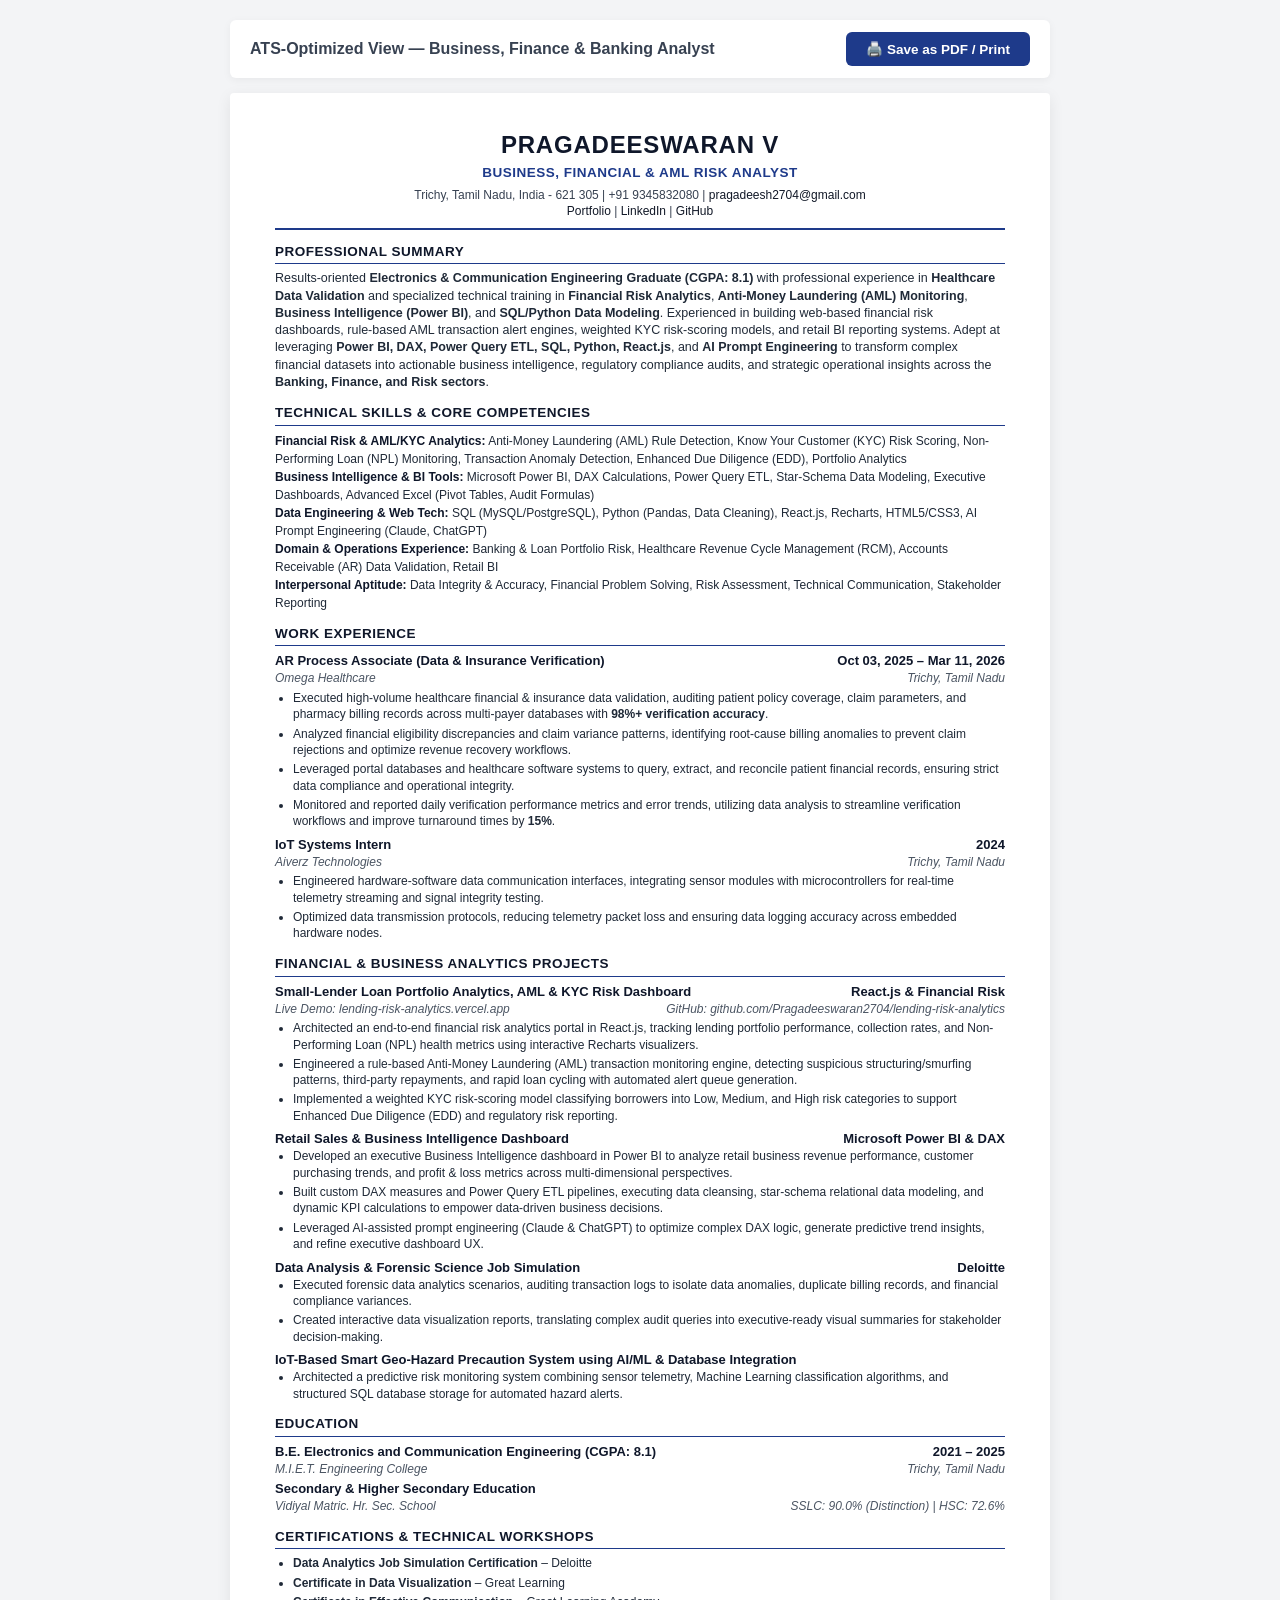
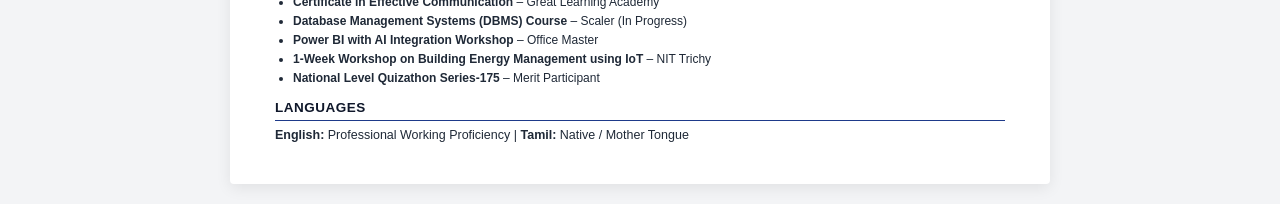
==== ats_resume.html @ 8ae3abf2 "Add files via upload" ====
<!DOCTYPE html>
<html lang="en">
<head>
    <meta charset="UTF-8">
    <meta name="viewport" content="width=device-width, initial-scale=1.0">
    <title>PRAGADEESWARAN V - Business, Finance & AML Analyst Resume</title>
    <style>
        @page {
            size: A4;
            margin: 12mm 15mm 12mm 15mm;
        }

        *, *::before, *::after {
            box-sizing: border-box;
        }

        body {
            font-family: 'Calibri', 'Arial', 'Helvetica', sans-serif;
            color: #111111;
            background-color: #f3f4f6;
            line-height: 1.38;
            margin: 0;
            padding: 20px;
            -webkit-print-color-adjust: exact;
        }

        .resume-container {
            max-width: 820px;
            margin: 0 auto;
            background: #ffffff;
            padding: 35px 45px;
            box-shadow: 0 4px 15px rgba(0, 0, 0, 0.08);
            border-radius: 4px;
        }

        @media print {
            body {
                background: #ffffff;
                padding: 0;
            }
            .resume-container {
                box-shadow: none;
                padding: 0;
                max-width: 100%;
                border-radius: 0;
            }
            .no-print {
                display: none !important;
            }
        }

        .action-bar {
            max-width: 820px;
            margin: 0 auto 15px auto;
            display: flex;
            justify-content: space-between;
            align-items: center;
            background: #ffffff;
            padding: 12px 20px;
            border-radius: 6px;
            box-shadow: 0 2px 8px rgba(0, 0, 0, 0.05);
        }

        .btn-print {
            background: #1e3a8a;
            color: #ffffff;
            border: none;
            padding: 9px 20px;
            font-size: 13.5px;
            font-weight: bold;
            border-radius: 6px;
            cursor: pointer;
            transition: background 0.2s;
        }

        .btn-print:hover {
            background: #1e40af;
        }

        .header {
            text-align: center;
            border-bottom: 2.5px solid #1e3a8a;
            padding-bottom: 8px;
            margin-bottom: 12px;
        }

        .header h1 {
            font-size: 24px;
            font-weight: 800;
            margin: 0 0 3px 0;
            text-transform: uppercase;
            letter-spacing: 0.8px;
            color: #0f172a;
        }

        .header .subtitle {
            font-size: 13.5px;
            font-weight: bold;
            color: #1e3a8a;
            margin-bottom: 4px;
            text-transform: uppercase;
            letter-spacing: 0.5px;
        }

        .contact-info {
            font-size: 12px;
            color: #374151;
        }

        .contact-info a {
            color: #111827;
            text-decoration: none;
        }

        .section-title {
            font-size: 13.5px;
            font-weight: bold;
            text-transform: uppercase;
            border-bottom: 1.5px solid #1e3a8a;
            padding-bottom: 2px;
            margin-top: 13px;
            margin-bottom: 6px;
            color: #0f172a;
            letter-spacing: 0.5px;
        }

        p {
            margin: 0 0 5px 0;
            font-size: 12.5px;
            color: #1f2937;
        }

        ul {
            margin: 0 0 6px 0;
            padding-left: 18px;
        }

        li {
            font-size: 12px;
            margin-bottom: 2.5px;
            color: #1f2937;
        }

        .entry-header {
            display: flex;
            justify-content: space-between;
            font-weight: bold;
            font-size: 13px;
            color: #0f172a;
        }

        .entry-subheader {
            display: flex;
            justify-content: space-between;
            font-style: italic;
            font-size: 12px;
            color: #4b5563;
            margin-bottom: 3px;
        }

        .skills-list {
            font-size: 12px;
            line-height: 1.5;
            color: #1f2937;
        }

        .skills-list strong {
            color: #0f172a;
        }
    </style>
</head>
<body>

    <div class="action-bar no-print">
        <span style="font-weight: bold; font-family: sans-serif; color: #374151;">ATS-Optimized View — Business, Finance & Banking Analyst</span>
        <button class="btn-print" onclick="window.print()">🖨️ Save as PDF / Print</button>
    </div>

    <div class="resume-container">
        <!-- Header -->
        <div class="header">
            <h1>PRAGADEESWARAN V</h1>
            <div class="subtitle">Business, Financial & AML Risk Analyst</div>
            <div class="contact-info">
                Trichy, Tamil Nadu, India - 621 305 | +91 9345832080 | <a href="mailto:pragadeesh2704@gmail.com">pragadeesh2704@gmail.com</a><br>
                <a href="https://pragadeeswaran-v.vercel.app/" target="_blank">Portfolio</a> | 
                <a href="https://www.linkedin.com/in/pragadeeswaran-v" target="_blank">LinkedIn</a> | 
                <a href="https://github.com/Pragadeeswaran2704" target="_blank">GitHub</a>
            </div>
        </div>

        <!-- Executive Summary -->
        <div class="section-title">Professional Summary</div>
        <p>
            Results-oriented <strong>Electronics & Communication Engineering Graduate (CGPA: 8.1)</strong> with professional experience in <strong>Healthcare Data Validation</strong> and specialized technical training in <strong>Financial Risk Analytics</strong>, <strong>Anti-Money Laundering (AML) Monitoring</strong>, <strong>Business Intelligence (Power BI)</strong>, and <strong>SQL/Python Data Modeling</strong>. Experienced in building web-based financial risk dashboards, rule-based AML transaction alert engines, weighted KYC risk-scoring models, and retail BI reporting systems. Adept at leveraging <strong>Power BI, DAX, Power Query ETL, SQL, Python, React.js</strong>, and <strong>AI Prompt Engineering</strong> to transform complex financial datasets into actionable business intelligence, regulatory compliance audits, and strategic operational insights across the <strong>Banking, Finance, and Risk sectors</strong>.
        </p>

        <!-- Technical Skills -->
        <div class="section-title">Technical Skills & Core Competencies</div>
        <div class="skills-list">
            <strong>Financial Risk & AML/KYC Analytics:</strong> Anti-Money Laundering (AML) Rule Detection, Know Your Customer (KYC) Risk Scoring, Non-Performing Loan (NPL) Monitoring, Transaction Anomaly Detection, Enhanced Due Diligence (EDD), Portfolio Analytics<br>
            <strong>Business Intelligence & BI Tools:</strong> Microsoft Power BI, DAX Calculations, Power Query ETL, Star-Schema Data Modeling, Executive Dashboards, Advanced Excel (Pivot Tables, Audit Formulas)<br>
            <strong>Data Engineering & Web Tech:</strong> SQL (MySQL/PostgreSQL), Python (Pandas, Data Cleaning), React.js, Recharts, HTML5/CSS3, AI Prompt Engineering (Claude, ChatGPT)<br>
            <strong>Domain & Operations Experience:</strong> Banking & Loan Portfolio Risk, Healthcare Revenue Cycle Management (RCM), Accounts Receivable (AR) Data Validation, Retail BI<br>
            <strong>Interpersonal Aptitude:</strong> Data Integrity & Accuracy, Financial Problem Solving, Risk Assessment, Technical Communication, Stakeholder Reporting
        </div>

        <!-- Professional Experience -->
        <div class="section-title">Work Experience</div>
        
        <div class="entry-header">
            <span>AR Process Associate (Data & Insurance Verification)</span>
            <span>Oct 03, 2025 – Mar 11, 2026</span>
        </div>
        <div class="entry-subheader">
            <span>Omega Healthcare</span>
            <span>Trichy, Tamil Nadu</span>
        </div>
        <ul>
            <li>Executed high-volume healthcare financial & insurance data validation, auditing patient policy coverage, claim parameters, and pharmacy billing records across multi-payer databases with <strong>98%+ verification accuracy</strong>.</li>
            <li>Analyzed financial eligibility discrepancies and claim variance patterns, identifying root-cause billing anomalies to prevent claim rejections and optimize revenue recovery workflows.</li>
            <li>Leveraged portal databases and healthcare software systems to query, extract, and reconcile patient financial records, ensuring strict data compliance and operational integrity.</li>
            <li>Monitored and reported daily verification performance metrics and error trends, utilizing data analysis to streamline verification workflows and improve turnaround times by <strong>15%</strong>.</li>
        </ul>

        <div class="entry-header">
            <span>IoT Systems Intern</span>
            <span>2024</span>
        </div>
        <div class="entry-subheader">
            <span>Aiverz Technologies</span>
            <span>Trichy, Tamil Nadu</span>
        </div>
        <ul>
            <li>Engineered hardware-software data communication interfaces, integrating sensor modules with microcontrollers for real-time telemetry streaming and signal integrity testing.</li>
            <li>Optimized data transmission protocols, reducing telemetry packet loss and ensuring data logging accuracy across embedded hardware nodes.</li>
        </ul>

        <!-- Key Projects -->
        <div class="section-title">Financial & Business Analytics Projects</div>

        <div class="entry-header">
            <span>Small-Lender Loan Portfolio Analytics, AML & KYC Risk Dashboard</span>
            <span>React.js & Financial Risk</span>
        </div>
        <div class="entry-subheader">
            <span>Live Demo: lending-risk-analytics.vercel.app</span>
            <span>GitHub: github.com/Pragadeeswaran2704/lending-risk-analytics</span>
        </div>
        <ul>
            <li>Architected an end-to-end financial risk analytics portal in React.js, tracking lending portfolio performance, collection rates, and Non-Performing Loan (NPL) health metrics using interactive Recharts visualizers.</li>
            <li>Engineered a rule-based Anti-Money Laundering (AML) transaction monitoring engine, detecting suspicious structuring/smurfing patterns, third-party repayments, and rapid loan cycling with automated alert queue generation.</li>
            <li>Implemented a weighted KYC risk-scoring model classifying borrowers into Low, Medium, and High risk categories to support Enhanced Due Diligence (EDD) and regulatory risk reporting.</li>
        </ul>

        <div class="entry-header">
            <span>Retail Sales & Business Intelligence Dashboard</span>
            <span>Microsoft Power BI & DAX</span>
        </div>
        <ul>
            <li>Developed an executive Business Intelligence dashboard in Power BI to analyze retail business revenue performance, customer purchasing trends, and profit & loss metrics across multi-dimensional perspectives.</li>
            <li>Built custom DAX measures and Power Query ETL pipelines, executing data cleansing, star-schema relational data modeling, and dynamic KPI calculations to empower data-driven business decisions.</li>
            <li>Leveraged AI-assisted prompt engineering (Claude & ChatGPT) to optimize complex DAX logic, generate predictive trend insights, and refine executive dashboard UX.</li>
        </ul>

        <div class="entry-header">
            <span>Data Analysis & Forensic Science Job Simulation</span>
            <span>Deloitte</span>
        </div>
        <ul>
            <li>Executed forensic data analytics scenarios, auditing transaction logs to isolate data anomalies, duplicate billing records, and financial compliance variances.</li>
            <li>Created interactive data visualization reports, translating complex audit queries into executive-ready visual summaries for stakeholder decision-making.</li>
        </ul>

        <div class="entry-header">
            <span>IoT-Based Smart Geo-Hazard Precaution System using AI/ML & Database Integration</span>
        </div>
        <ul>
            <li>Architected a predictive risk monitoring system combining sensor telemetry, Machine Learning classification algorithms, and structured SQL database storage for automated hazard alerts.</li>
        </ul>

        <!-- Education -->
        <div class="section-title">Education</div>

        <div class="entry-header">
            <span>B.E. Electronics and Communication Engineering (CGPA: 8.1)</span>
            <span>2021 – 2025</span>
        </div>
        <div class="entry-subheader">
            <span>M.I.E.T. Engineering College</span>
            <span>Trichy, Tamil Nadu</span>
        </div>

        <div class="entry-header">
            <span>Secondary & Higher Secondary Education</span>
        </div>
        <div class="entry-subheader">
            <span>Vidiyal Matric. Hr. Sec. School</span>
            <span>SSLC: 90.0% (Distinction) | HSC: 72.6%</span>
        </div>

        <!-- Certifications & Workshops -->
        <div class="section-title">Certifications & Technical Workshops</div>
        <ul>
            <li><strong>Data Analytics Job Simulation Certification</strong> – Deloitte</li>
            <li><strong>Certificate in Data Visualization</strong> – Great Learning</li>
            <li><strong>Certificate in Effective Communication</strong> – Great Learning Academy</li>
            <li><strong>Database Management Systems (DBMS) Course</strong> – Scaler (In Progress)</li>
            <li><strong>Power BI with AI Integration Workshop</strong> – Office Master</li>
            <li><strong>1-Week Workshop on Building Energy Management using IoT</strong> – NIT Trichy</li>
            <li><strong>National Level Quizathon Series-175</strong> – Merit Participant</li>
        </ul>

        <!-- Languages -->
        <div class="section-title">Languages</div>
        <p><strong>English:</strong> Professional Working Proficiency | <strong>Tamil:</strong> Native / Mother Tongue</p>
    </div>

</body>
</html>
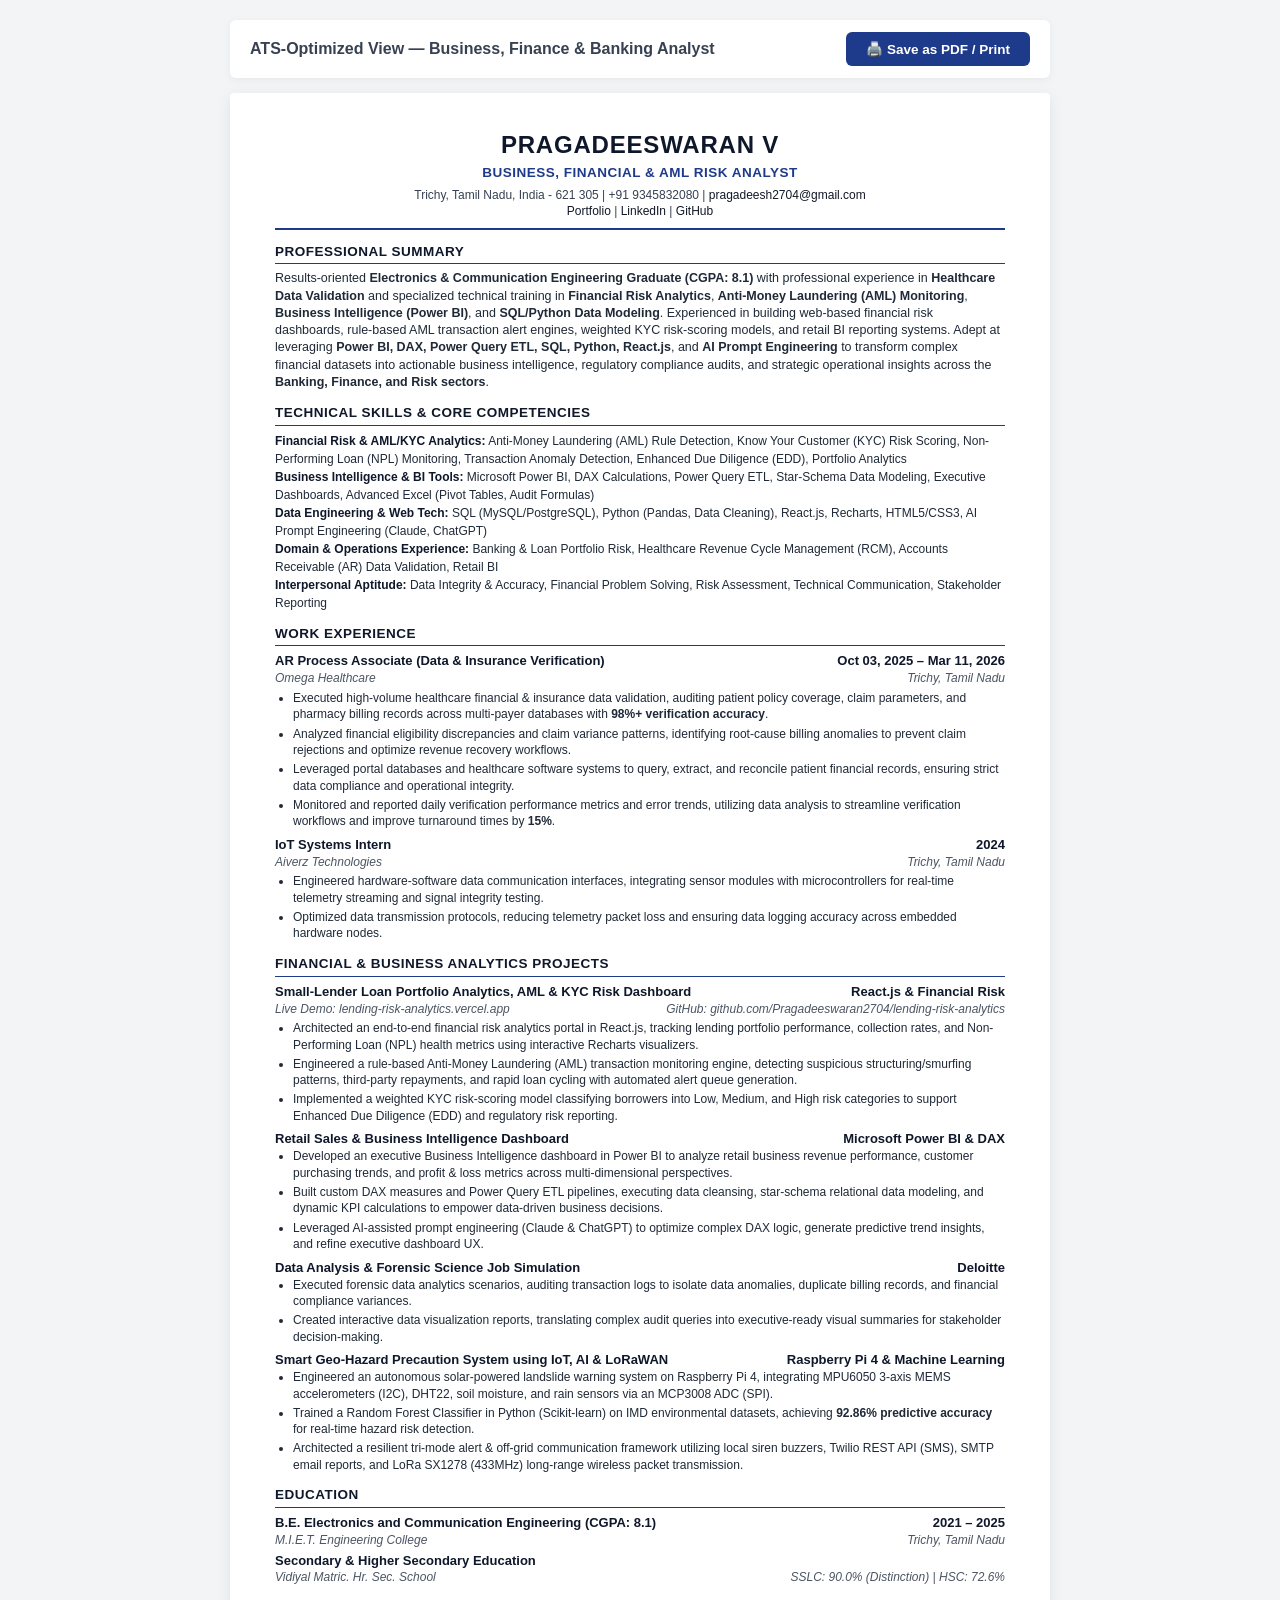
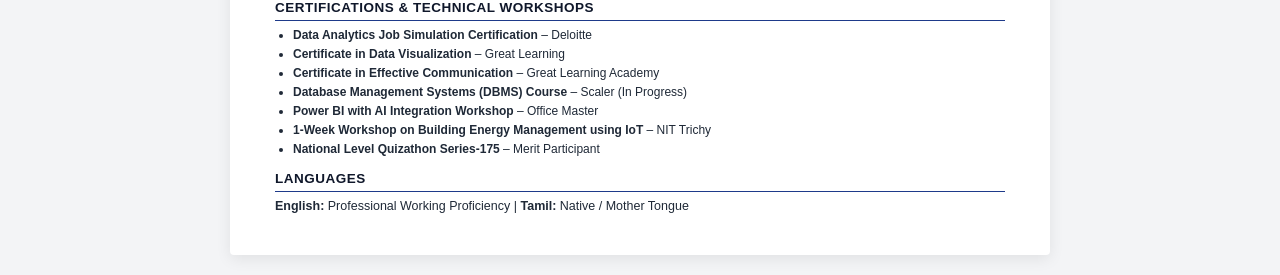
==== commit f12782be: "Add files via upload" ====
--- a/ats_resume.html
+++ b/ats_resume.html
@@ -273,10 +273,13 @@
         </ul>
 
         <div class="entry-header">
-            <span>IoT-Based Smart Geo-Hazard Precaution System using AI/ML & Database Integration</span>
-        </div>
-        <ul>
-            <li>Architected a predictive risk monitoring system combining sensor telemetry, Machine Learning classification algorithms, and structured SQL database storage for automated hazard alerts.</li>
+            <span>Smart Geo-Hazard Precaution System using IoT, AI & LoRaWAN</span>
+            <span>Raspberry Pi 4 & Machine Learning</span>
+        </div>
+        <ul>
+            <li>Engineered an autonomous solar-powered landslide warning system on Raspberry Pi 4, integrating MPU6050 3-axis MEMS accelerometers (I2C), DHT22, soil moisture, and rain sensors via an MCP3008 ADC (SPI).</li>
+            <li>Trained a Random Forest Classifier in Python (Scikit-learn) on IMD environmental datasets, achieving <strong>92.86% predictive accuracy</strong> for real-time hazard risk detection.</li>
+            <li>Architected a resilient tri-mode alert & off-grid communication framework utilizing local siren buzzers, Twilio REST API (SMS), SMTP email reports, and LoRa SX1278 (433MHz) long-range wireless packet transmission.</li>
         </ul>
 
         <!-- Education -->
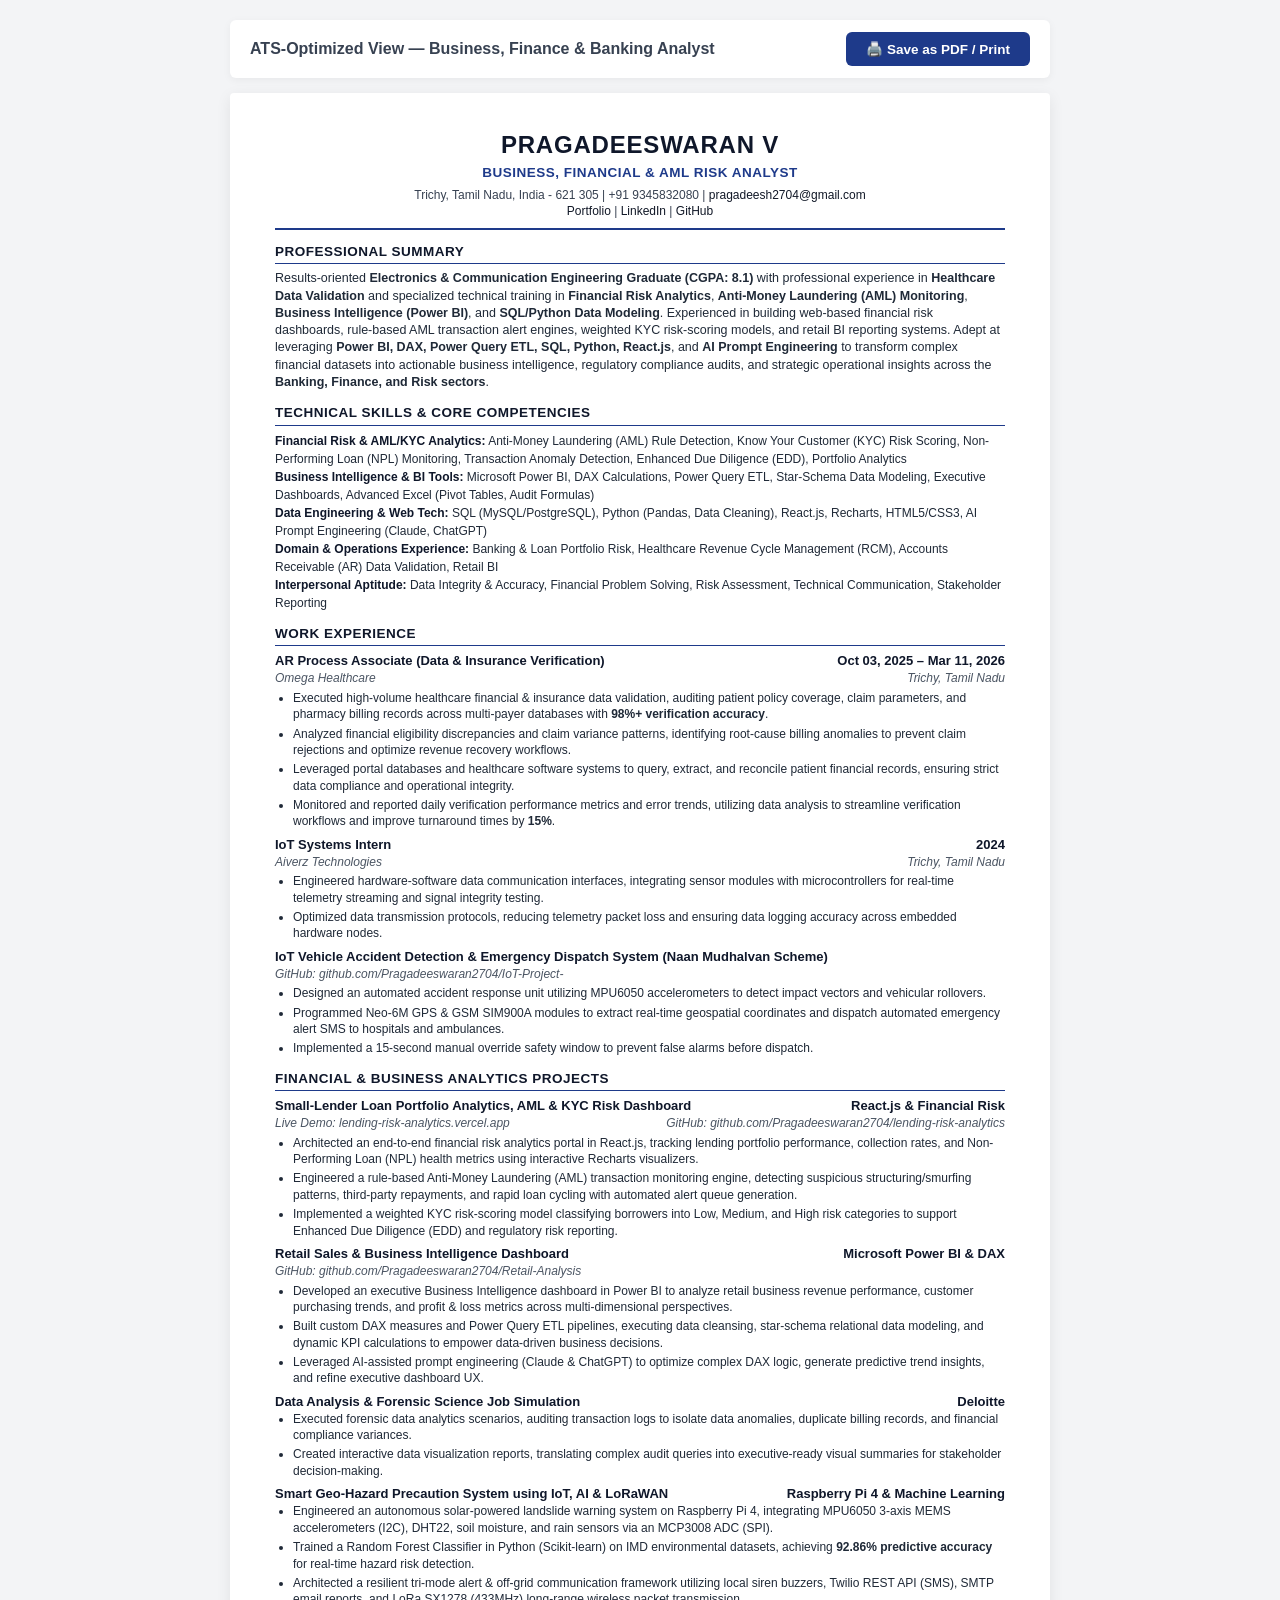
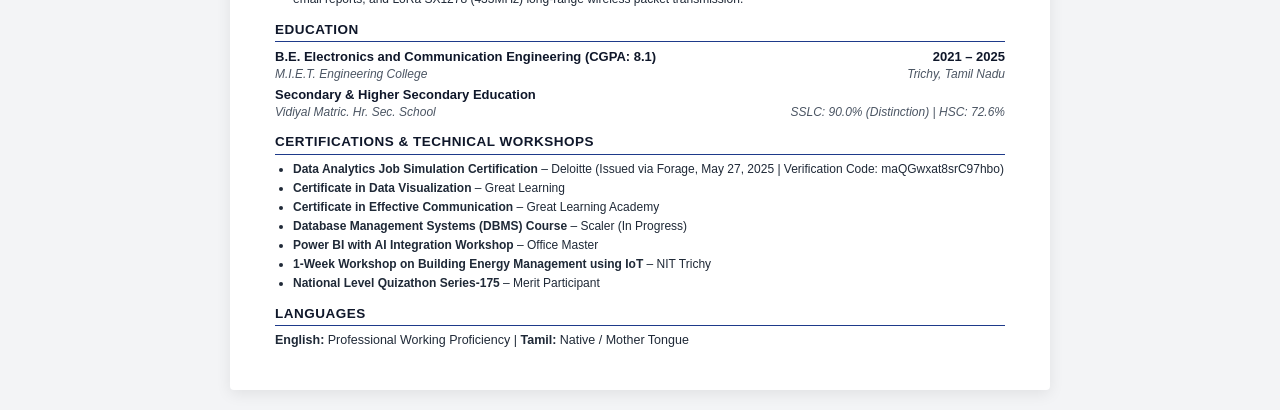
==== commit 00d11d62: "Add files via upload" ====
--- a/ats_resume.html
+++ b/ats_resume.html
@@ -236,6 +236,18 @@
             <li>Optimized data transmission protocols, reducing telemetry packet loss and ensuring data logging accuracy across embedded hardware nodes.</li>
         </ul>
 
+        <div class="entry-header">
+            <span>IoT Vehicle Accident Detection & Emergency Dispatch System (Naan Mudhalvan Scheme)</span>
+        </div>
+        <div class="entry-subheader">
+            <span>GitHub: github.com/Pragadeeswaran2704/IoT-Project-</span>
+        </div>
+        <ul>
+            <li>Designed an automated accident response unit utilizing MPU6050 accelerometers to detect impact vectors and vehicular rollovers.</li>
+            <li>Programmed Neo-6M GPS & GSM SIM900A modules to extract real-time geospatial coordinates and dispatch automated emergency alert SMS to hospitals and ambulances.</li>
+            <li>Implemented a 15-second manual override safety window to prevent false alarms before dispatch.</li>
+        </ul>
+
         <!-- Key Projects -->
         <div class="section-title">Financial & Business Analytics Projects</div>
 
@@ -257,6 +269,9 @@
             <span>Retail Sales & Business Intelligence Dashboard</span>
             <span>Microsoft Power BI & DAX</span>
         </div>
+        <div class="entry-subheader">
+            <span>GitHub: github.com/Pragadeeswaran2704/Retail-Analysis</span>
+        </div>
         <ul>
             <li>Developed an executive Business Intelligence dashboard in Power BI to analyze retail business revenue performance, customer purchasing trends, and profit & loss metrics across multi-dimensional perspectives.</li>
             <li>Built custom DAX measures and Power Query ETL pipelines, executing data cleansing, star-schema relational data modeling, and dynamic KPI calculations to empower data-driven business decisions.</li>
@@ -305,7 +320,7 @@
         <!-- Certifications & Workshops -->
         <div class="section-title">Certifications & Technical Workshops</div>
         <ul>
-            <li><strong>Data Analytics Job Simulation Certification</strong> – Deloitte</li>
+            <li><strong>Data Analytics Job Simulation Certification</strong> – Deloitte (Issued via Forage, May 27, 2025 | Verification Code: maQGwxat8srC97hbo)</li>
             <li><strong>Certificate in Data Visualization</strong> – Great Learning</li>
             <li><strong>Certificate in Effective Communication</strong> – Great Learning Academy</li>
             <li><strong>Database Management Systems (DBMS) Course</strong> – Scaler (In Progress)</li>
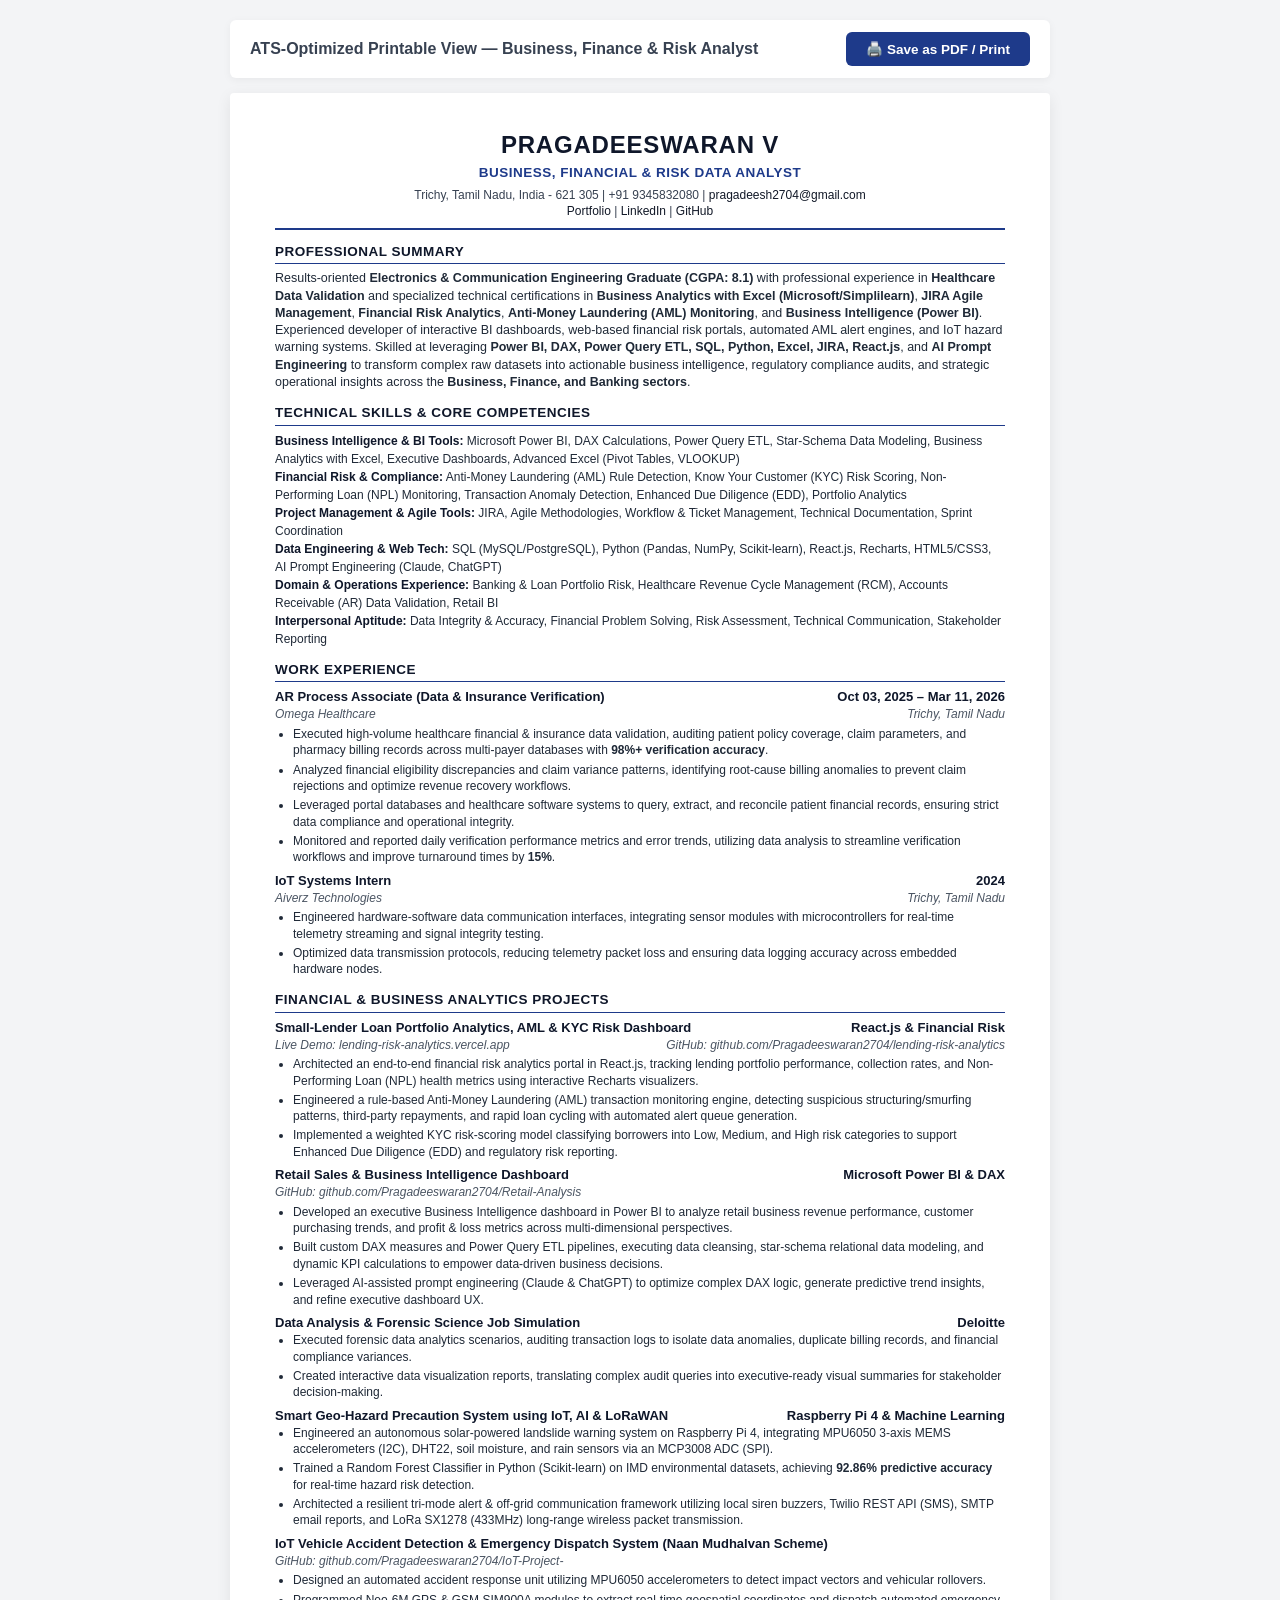
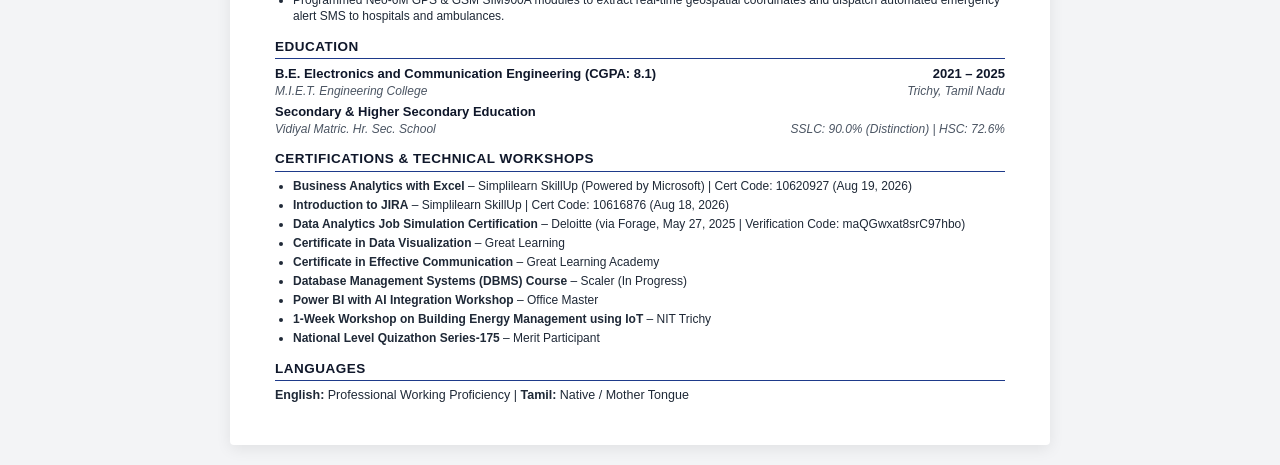
==== commit c1127653: "Add files via upload" ====
--- a/ats_resume.html
+++ b/ats_resume.html
@@ -3,7 +3,7 @@
 <head>
     <meta charset="UTF-8">
     <meta name="viewport" content="width=device-width, initial-scale=1.0">
-    <title>PRAGADEESWARAN V - Business, Finance & AML Analyst Resume</title>
+    <title>PRAGADEESWARAN V - Business, Finance & Risk Data Analyst Resume</title>
     <style>
         @page {
             size: A4;
@@ -172,7 +172,7 @@
 <body>
 
     <div class="action-bar no-print">
-        <span style="font-weight: bold; font-family: sans-serif; color: #374151;">ATS-Optimized View — Business, Finance & Banking Analyst</span>
+        <span style="font-weight: bold; font-family: sans-serif; color: #374151;">ATS-Optimized Printable View — Business, Finance & Risk Analyst</span>
         <button class="btn-print" onclick="window.print()">🖨️ Save as PDF / Print</button>
     </div>
 
@@ -180,7 +180,7 @@
         <!-- Header -->
         <div class="header">
             <h1>PRAGADEESWARAN V</h1>
-            <div class="subtitle">Business, Financial & AML Risk Analyst</div>
+            <div class="subtitle">Business, Financial & Risk Data Analyst</div>
             <div class="contact-info">
                 Trichy, Tamil Nadu, India - 621 305 | +91 9345832080 | <a href="mailto:pragadeesh2704@gmail.com">pragadeesh2704@gmail.com</a><br>
                 <a href="https://pragadeeswaran-v.vercel.app/" target="_blank">Portfolio</a> | 
@@ -192,15 +192,16 @@
         <!-- Executive Summary -->
         <div class="section-title">Professional Summary</div>
         <p>
-            Results-oriented <strong>Electronics & Communication Engineering Graduate (CGPA: 8.1)</strong> with professional experience in <strong>Healthcare Data Validation</strong> and specialized technical training in <strong>Financial Risk Analytics</strong>, <strong>Anti-Money Laundering (AML) Monitoring</strong>, <strong>Business Intelligence (Power BI)</strong>, and <strong>SQL/Python Data Modeling</strong>. Experienced in building web-based financial risk dashboards, rule-based AML transaction alert engines, weighted KYC risk-scoring models, and retail BI reporting systems. Adept at leveraging <strong>Power BI, DAX, Power Query ETL, SQL, Python, React.js</strong>, and <strong>AI Prompt Engineering</strong> to transform complex financial datasets into actionable business intelligence, regulatory compliance audits, and strategic operational insights across the <strong>Banking, Finance, and Risk sectors</strong>.
+            Results-oriented <strong>Electronics & Communication Engineering Graduate (CGPA: 8.1)</strong> with professional experience in <strong>Healthcare Data Validation</strong> and specialized technical certifications in <strong>Business Analytics with Excel (Microsoft/Simplilearn)</strong>, <strong>JIRA Agile Management</strong>, <strong>Financial Risk Analytics</strong>, <strong>Anti-Money Laundering (AML) Monitoring</strong>, and <strong>Business Intelligence (Power BI)</strong>. Experienced developer of interactive BI dashboards, web-based financial risk portals, automated AML alert engines, and IoT hazard warning systems. Skilled at leveraging <strong>Power BI, DAX, Power Query ETL, SQL, Python, Excel, JIRA, React.js</strong>, and <strong>AI Prompt Engineering</strong> to transform complex raw datasets into actionable business intelligence, regulatory compliance audits, and strategic operational insights across the <strong>Business, Finance, and Banking sectors</strong>.
         </p>
 
         <!-- Technical Skills -->
         <div class="section-title">Technical Skills & Core Competencies</div>
         <div class="skills-list">
-            <strong>Financial Risk & AML/KYC Analytics:</strong> Anti-Money Laundering (AML) Rule Detection, Know Your Customer (KYC) Risk Scoring, Non-Performing Loan (NPL) Monitoring, Transaction Anomaly Detection, Enhanced Due Diligence (EDD), Portfolio Analytics<br>
-            <strong>Business Intelligence & BI Tools:</strong> Microsoft Power BI, DAX Calculations, Power Query ETL, Star-Schema Data Modeling, Executive Dashboards, Advanced Excel (Pivot Tables, Audit Formulas)<br>
-            <strong>Data Engineering & Web Tech:</strong> SQL (MySQL/PostgreSQL), Python (Pandas, Data Cleaning), React.js, Recharts, HTML5/CSS3, AI Prompt Engineering (Claude, ChatGPT)<br>
+            <strong>Business Intelligence & BI Tools:</strong> Microsoft Power BI, DAX Calculations, Power Query ETL, Star-Schema Data Modeling, Business Analytics with Excel, Executive Dashboards, Advanced Excel (Pivot Tables, VLOOKUP)<br>
+            <strong>Financial Risk & Compliance:</strong> Anti-Money Laundering (AML) Rule Detection, Know Your Customer (KYC) Risk Scoring, Non-Performing Loan (NPL) Monitoring, Transaction Anomaly Detection, Enhanced Due Diligence (EDD), Portfolio Analytics<br>
+            <strong>Project Management & Agile Tools:</strong> JIRA, Agile Methodologies, Workflow & Ticket Management, Technical Documentation, Sprint Coordination<br>
+            <strong>Data Engineering & Web Tech:</strong> SQL (MySQL/PostgreSQL), Python (Pandas, NumPy, Scikit-learn), React.js, Recharts, HTML5/CSS3, AI Prompt Engineering (Claude, ChatGPT)<br>
             <strong>Domain & Operations Experience:</strong> Banking & Loan Portfolio Risk, Healthcare Revenue Cycle Management (RCM), Accounts Receivable (AR) Data Validation, Retail BI<br>
             <strong>Interpersonal Aptitude:</strong> Data Integrity & Accuracy, Financial Problem Solving, Risk Assessment, Technical Communication, Stakeholder Reporting
         </div>
@@ -236,18 +237,6 @@
             <li>Optimized data transmission protocols, reducing telemetry packet loss and ensuring data logging accuracy across embedded hardware nodes.</li>
         </ul>
 
-        <div class="entry-header">
-            <span>IoT Vehicle Accident Detection & Emergency Dispatch System (Naan Mudhalvan Scheme)</span>
-        </div>
-        <div class="entry-subheader">
-            <span>GitHub: github.com/Pragadeeswaran2704/IoT-Project-</span>
-        </div>
-        <ul>
-            <li>Designed an automated accident response unit utilizing MPU6050 accelerometers to detect impact vectors and vehicular rollovers.</li>
-            <li>Programmed Neo-6M GPS & GSM SIM900A modules to extract real-time geospatial coordinates and dispatch automated emergency alert SMS to hospitals and ambulances.</li>
-            <li>Implemented a 15-second manual override safety window to prevent false alarms before dispatch.</li>
-        </ul>
-
         <!-- Key Projects -->
         <div class="section-title">Financial & Business Analytics Projects</div>
 
@@ -297,6 +286,17 @@
             <li>Architected a resilient tri-mode alert & off-grid communication framework utilizing local siren buzzers, Twilio REST API (SMS), SMTP email reports, and LoRa SX1278 (433MHz) long-range wireless packet transmission.</li>
         </ul>
 
+        <div class="entry-header">
+            <span>IoT Vehicle Accident Detection & Emergency Dispatch System (Naan Mudhalvan Scheme)</span>
+        </div>
+        <div class="entry-subheader">
+            <span>GitHub: github.com/Pragadeeswaran2704/IoT-Project-</span>
+        </div>
+        <ul>
+            <li>Designed an automated accident response unit utilizing MPU6050 accelerometers to detect impact vectors and vehicular rollovers.</li>
+            <li>Programmed Neo-6M GPS & GSM SIM900A modules to extract real-time geospatial coordinates and dispatch automated emergency alert SMS to hospitals and ambulances.</li>
+        </ul>
+
         <!-- Education -->
         <div class="section-title">Education</div>
 
@@ -320,7 +320,9 @@
         <!-- Certifications & Workshops -->
         <div class="section-title">Certifications & Technical Workshops</div>
         <ul>
-            <li><strong>Data Analytics Job Simulation Certification</strong> – Deloitte (Issued via Forage, May 27, 2025 | Verification Code: maQGwxat8srC97hbo)</li>
+            <li><strong>Business Analytics with Excel</strong> – Simplilearn SkillUp (Powered by Microsoft) | Cert Code: 10620927 (Aug 19, 2026)</li>
+            <li><strong>Introduction to JIRA</strong> – Simplilearn SkillUp | Cert Code: 10616876 (Aug 18, 2026)</li>
+            <li><strong>Data Analytics Job Simulation Certification</strong> – Deloitte (via Forage, May 27, 2025 | Verification Code: maQGwxat8srC97hbo)</li>
             <li><strong>Certificate in Data Visualization</strong> – Great Learning</li>
             <li><strong>Certificate in Effective Communication</strong> – Great Learning Academy</li>
             <li><strong>Database Management Systems (DBMS) Course</strong> – Scaler (In Progress)</li>
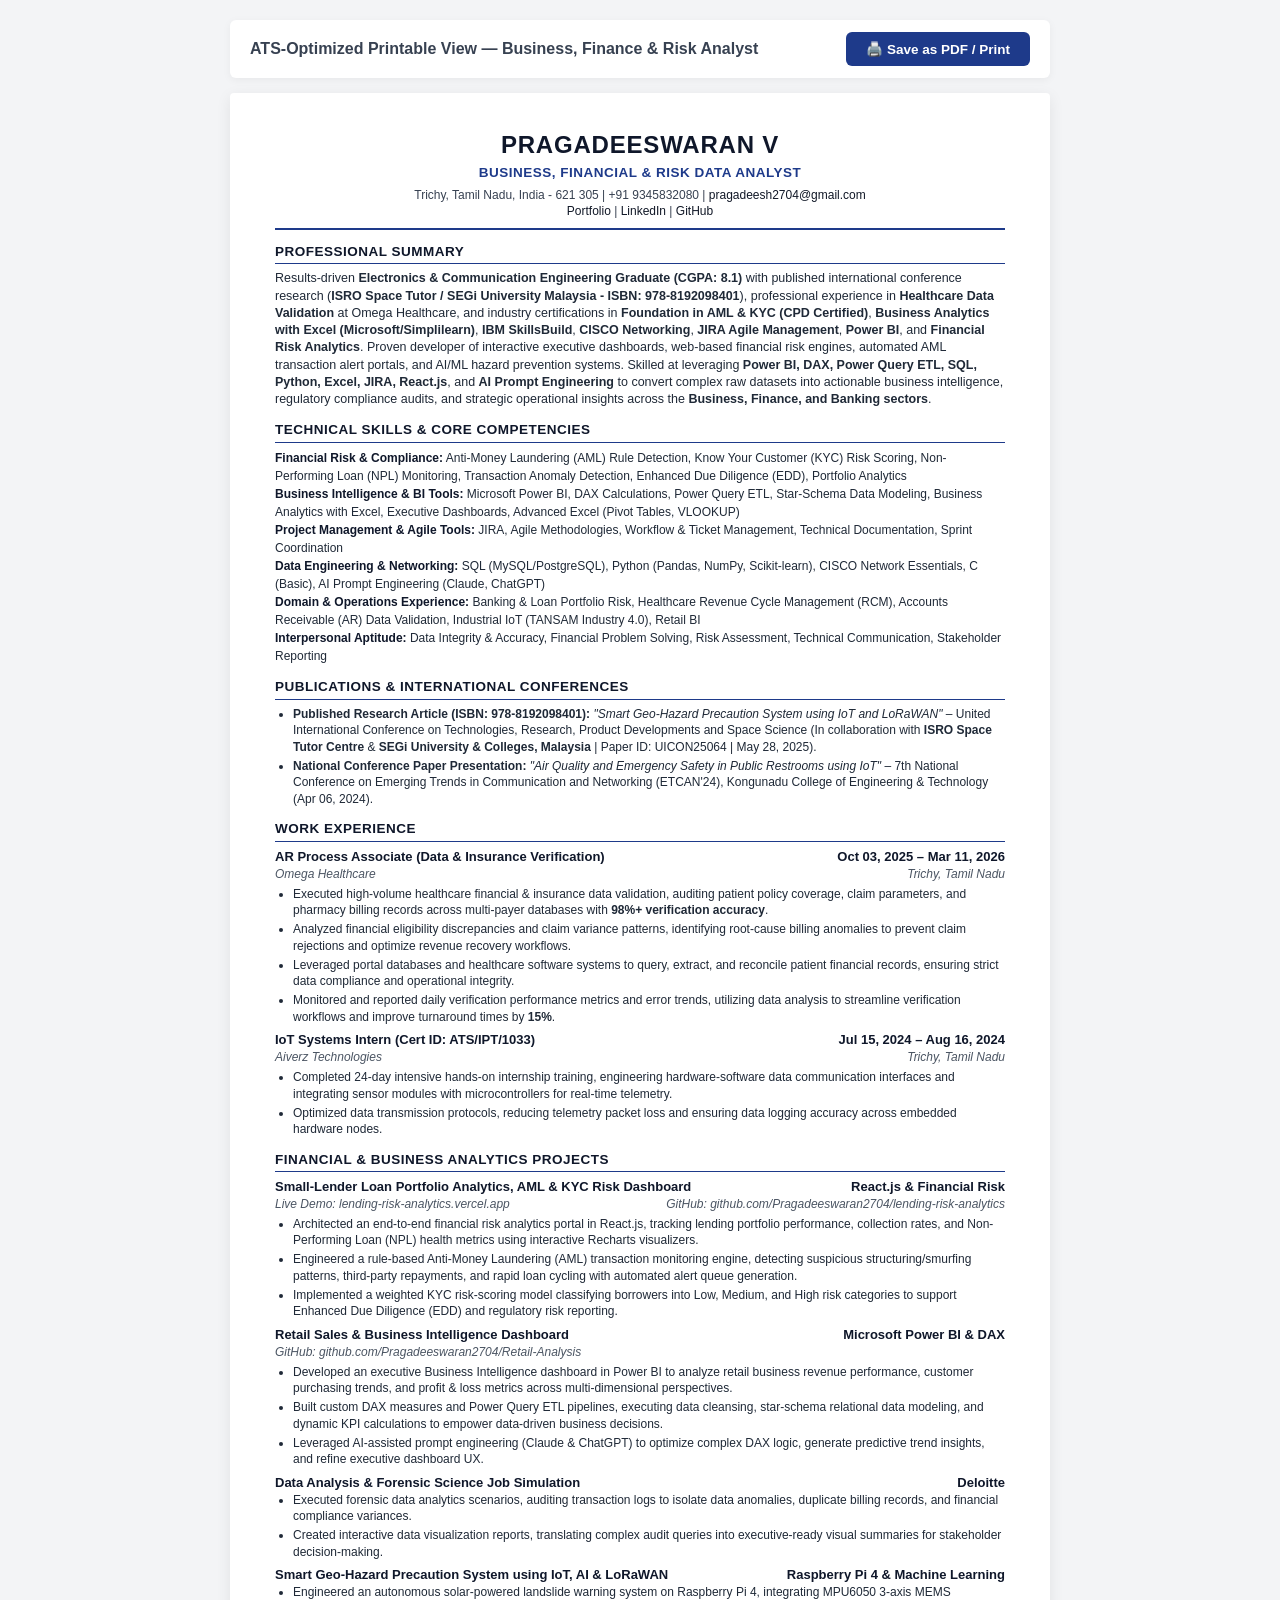
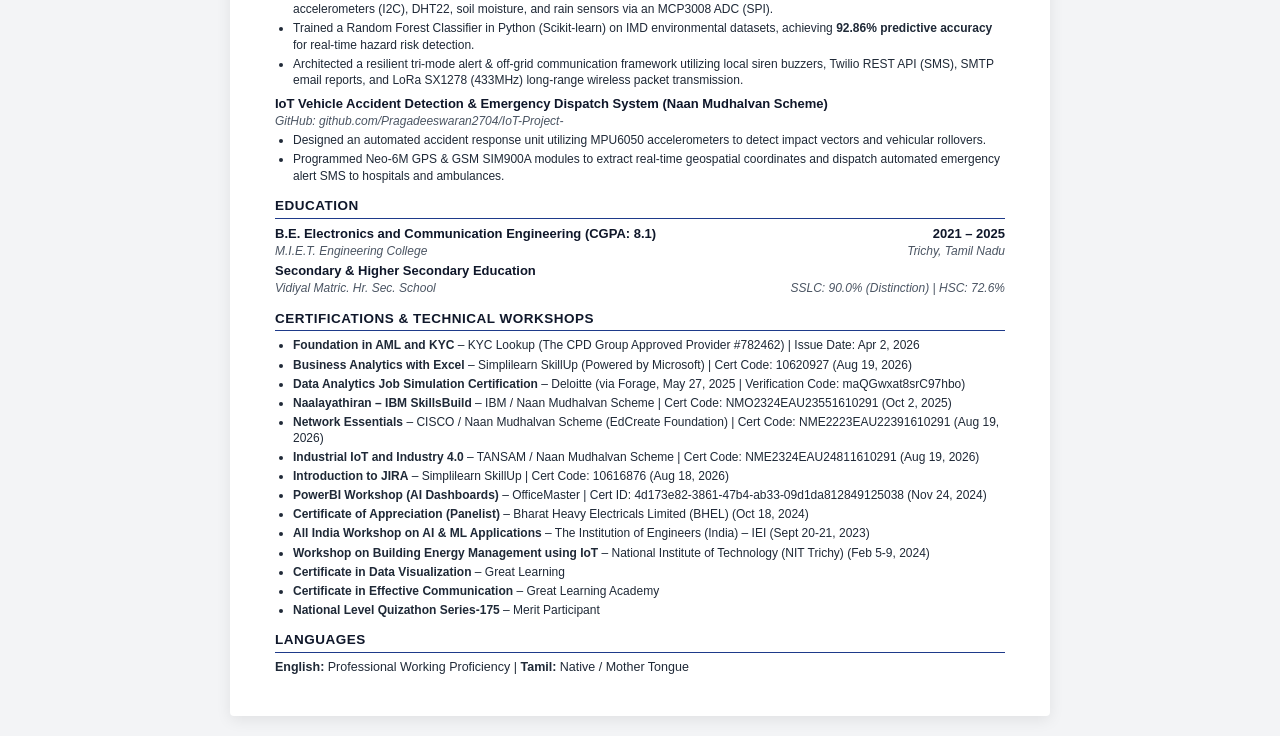
==== commit c0ec8c66: "Add files via upload" ====
--- a/ats_resume.html
+++ b/ats_resume.html
@@ -65,6 +65,7 @@
             background: #1e3a8a;
             color: #ffffff;
             border: none;
+            padding: 99px 20px;
             padding: 9px 20px;
             font-size: 13.5px;
             font-weight: bold;
@@ -192,19 +193,26 @@
         <!-- Executive Summary -->
         <div class="section-title">Professional Summary</div>
         <p>
-            Results-oriented <strong>Electronics & Communication Engineering Graduate (CGPA: 8.1)</strong> with professional experience in <strong>Healthcare Data Validation</strong> and specialized technical certifications in <strong>Business Analytics with Excel (Microsoft/Simplilearn)</strong>, <strong>JIRA Agile Management</strong>, <strong>Financial Risk Analytics</strong>, <strong>Anti-Money Laundering (AML) Monitoring</strong>, and <strong>Business Intelligence (Power BI)</strong>. Experienced developer of interactive BI dashboards, web-based financial risk portals, automated AML alert engines, and IoT hazard warning systems. Skilled at leveraging <strong>Power BI, DAX, Power Query ETL, SQL, Python, Excel, JIRA, React.js</strong>, and <strong>AI Prompt Engineering</strong> to transform complex raw datasets into actionable business intelligence, regulatory compliance audits, and strategic operational insights across the <strong>Business, Finance, and Banking sectors</strong>.
+            Results-driven <strong>Electronics & Communication Engineering Graduate (CGPA: 8.1)</strong> with published international conference research (<strong>ISRO Space Tutor / SEGi University Malaysia - ISBN: 978-8192098401</strong>), professional experience in <strong>Healthcare Data Validation</strong> at Omega Healthcare, and industry certifications in <strong>Foundation in AML & KYC (CPD Certified)</strong>, <strong>Business Analytics with Excel (Microsoft/Simplilearn)</strong>, <strong>IBM SkillsBuild</strong>, <strong>CISCO Networking</strong>, <strong>JIRA Agile Management</strong>, <strong>Power BI</strong>, and <strong>Financial Risk Analytics</strong>. Proven developer of interactive executive dashboards, web-based financial risk engines, automated AML transaction alert portals, and AI/ML hazard prevention systems. Skilled at leveraging <strong>Power BI, DAX, Power Query ETL, SQL, Python, Excel, JIRA, React.js</strong>, and <strong>AI Prompt Engineering</strong> to convert complex raw datasets into actionable business intelligence, regulatory compliance audits, and strategic operational insights across the <strong>Business, Finance, and Banking sectors</strong>.
         </p>
 
         <!-- Technical Skills -->
         <div class="section-title">Technical Skills & Core Competencies</div>
         <div class="skills-list">
+            <strong>Financial Risk & Compliance:</strong> Anti-Money Laundering (AML) Rule Detection, Know Your Customer (KYC) Risk Scoring, Non-Performing Loan (NPL) Monitoring, Transaction Anomaly Detection, Enhanced Due Diligence (EDD), Portfolio Analytics<br>
             <strong>Business Intelligence & BI Tools:</strong> Microsoft Power BI, DAX Calculations, Power Query ETL, Star-Schema Data Modeling, Business Analytics with Excel, Executive Dashboards, Advanced Excel (Pivot Tables, VLOOKUP)<br>
-            <strong>Financial Risk & Compliance:</strong> Anti-Money Laundering (AML) Rule Detection, Know Your Customer (KYC) Risk Scoring, Non-Performing Loan (NPL) Monitoring, Transaction Anomaly Detection, Enhanced Due Diligence (EDD), Portfolio Analytics<br>
             <strong>Project Management & Agile Tools:</strong> JIRA, Agile Methodologies, Workflow & Ticket Management, Technical Documentation, Sprint Coordination<br>
-            <strong>Data Engineering & Web Tech:</strong> SQL (MySQL/PostgreSQL), Python (Pandas, NumPy, Scikit-learn), React.js, Recharts, HTML5/CSS3, AI Prompt Engineering (Claude, ChatGPT)<br>
-            <strong>Domain & Operations Experience:</strong> Banking & Loan Portfolio Risk, Healthcare Revenue Cycle Management (RCM), Accounts Receivable (AR) Data Validation, Retail BI<br>
+            <strong>Data Engineering & Networking:</strong> SQL (MySQL/PostgreSQL), Python (Pandas, NumPy, Scikit-learn), CISCO Network Essentials, C (Basic), AI Prompt Engineering (Claude, ChatGPT)<br>
+            <strong>Domain & Operations Experience:</strong> Banking & Loan Portfolio Risk, Healthcare Revenue Cycle Management (RCM), Accounts Receivable (AR) Data Validation, Industrial IoT (TANSAM Industry 4.0), Retail BI<br>
             <strong>Interpersonal Aptitude:</strong> Data Integrity & Accuracy, Financial Problem Solving, Risk Assessment, Technical Communication, Stakeholder Reporting
         </div>
+
+        <!-- Publications & Conferences -->
+        <div class="section-title">Publications & International Conferences</div>
+        <ul>
+            <li><strong>Published Research Article (ISBN: 978-8192098401):</strong> <em>"Smart Geo-Hazard Precaution System using IoT and LoRaWAN"</em> – United International Conference on Technologies, Research, Product Developments and Space Science (In collaboration with <strong>ISRO Space Tutor Centre</strong> & <strong>SEGi University & Colleges, Malaysia</strong> | Paper ID: UICON25064 | May 28, 2025).</li>
+            <li><strong>National Conference Paper Presentation:</strong> <em>"Air Quality and Emergency Safety in Public Restrooms using IoT"</em> – 7th National Conference on Emerging Trends in Communication and Networking (ETCAN'24), Kongunadu College of Engineering & Technology (Apr 06, 2024).</li>
+        </ul>
 
         <!-- Professional Experience -->
         <div class="section-title">Work Experience</div>
@@ -225,15 +233,15 @@
         </ul>
 
         <div class="entry-header">
-            <span>IoT Systems Intern</span>
-            <span>2024</span>
+            <span>IoT Systems Intern (Cert ID: ATS/IPT/1033)</span>
+            <span>Jul 15, 2024 – Aug 16, 2024</span>
         </div>
         <div class="entry-subheader">
             <span>Aiverz Technologies</span>
             <span>Trichy, Tamil Nadu</span>
         </div>
         <ul>
-            <li>Engineered hardware-software data communication interfaces, integrating sensor modules with microcontrollers for real-time telemetry streaming and signal integrity testing.</li>
+            <li>Completed 24-day intensive hands-on internship training, engineering hardware-software data communication interfaces and integrating sensor modules with microcontrollers for real-time telemetry.</li>
             <li>Optimized data transmission protocols, reducing telemetry packet loss and ensuring data logging accuracy across embedded hardware nodes.</li>
         </ul>
 
@@ -320,14 +328,19 @@
         <!-- Certifications & Workshops -->
         <div class="section-title">Certifications & Technical Workshops</div>
         <ul>
+            <li><strong>Foundation in AML and KYC</strong> – KYC Lookup (The CPD Group Approved Provider #782462) | Issue Date: Apr 2, 2026</li>
             <li><strong>Business Analytics with Excel</strong> – Simplilearn SkillUp (Powered by Microsoft) | Cert Code: 10620927 (Aug 19, 2026)</li>
+            <li><strong>Data Analytics Job Simulation Certification</strong> – Deloitte (via Forage, May 27, 2025 | Verification Code: maQGwxat8srC97hbo)</li>
+            <li><strong>Naalayathiran – IBM SkillsBuild</strong> – IBM / Naan Mudhalvan Scheme | Cert Code: NMO2324EAU23551610291 (Oct 2, 2025)</li>
+            <li><strong>Network Essentials</strong> – CISCO / Naan Mudhalvan Scheme (EdCreate Foundation) | Cert Code: NME2223EAU22391610291 (Aug 19, 2026)</li>
+            <li><strong>Industrial IoT and Industry 4.0</strong> – TANSAM / Naan Mudhalvan Scheme | Cert Code: NME2324EAU24811610291 (Aug 19, 2026)</li>
             <li><strong>Introduction to JIRA</strong> – Simplilearn SkillUp | Cert Code: 10616876 (Aug 18, 2026)</li>
-            <li><strong>Data Analytics Job Simulation Certification</strong> – Deloitte (via Forage, May 27, 2025 | Verification Code: maQGwxat8srC97hbo)</li>
+            <li><strong>PowerBI Workshop (AI Dashboards)</strong> – OfficeMaster | Cert ID: 4d173e82-3861-47b4-ab33-09d1da812849125038 (Nov 24, 2024)</li>
+            <li><strong>Certificate of Appreciation (Panelist)</strong> – Bharat Heavy Electricals Limited (BHEL) (Oct 18, 2024)</li>
+            <li><strong>All India Workshop on AI & ML Applications</strong> – The Institution of Engineers (India) – IEI (Sept 20-21, 2023)</li>
+            <li><strong>Workshop on Building Energy Management using IoT</strong> – National Institute of Technology (NIT Trichy) (Feb 5-9, 2024)</li>
             <li><strong>Certificate in Data Visualization</strong> – Great Learning</li>
             <li><strong>Certificate in Effective Communication</strong> – Great Learning Academy</li>
-            <li><strong>Database Management Systems (DBMS) Course</strong> – Scaler (In Progress)</li>
-            <li><strong>Power BI with AI Integration Workshop</strong> – Office Master</li>
-            <li><strong>1-Week Workshop on Building Energy Management using IoT</strong> – NIT Trichy</li>
             <li><strong>National Level Quizathon Series-175</strong> – Merit Participant</li>
         </ul>
 
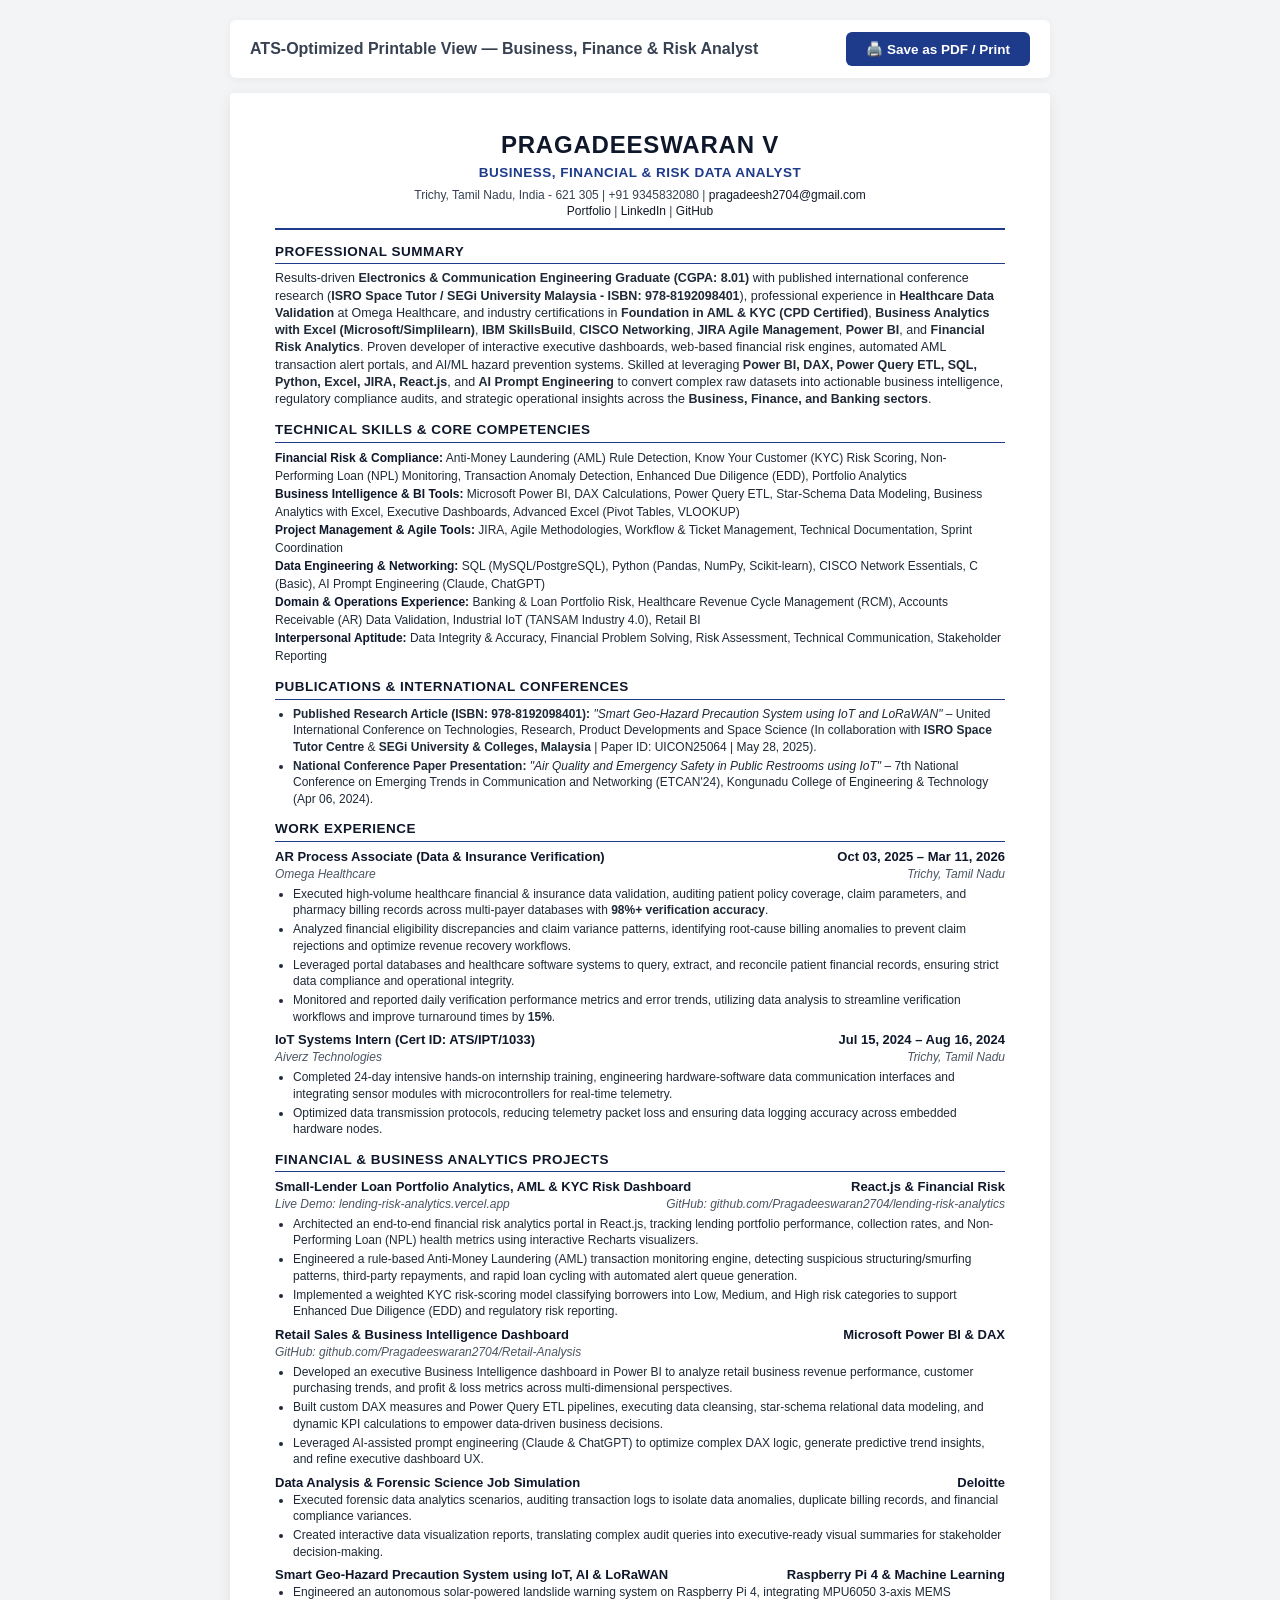
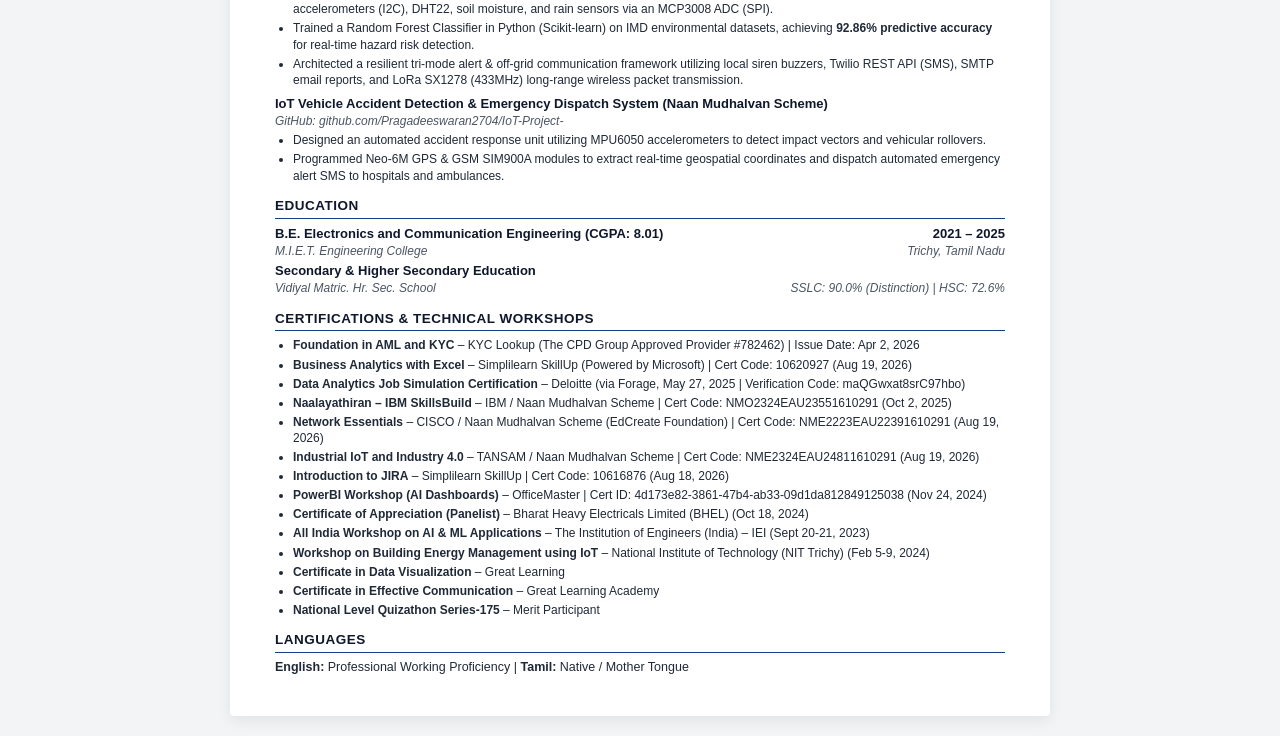
==== commit 43e94b3a: "Add files via upload" ====
--- a/ats_resume.html
+++ b/ats_resume.html
@@ -193,7 +193,7 @@
         <!-- Executive Summary -->
         <div class="section-title">Professional Summary</div>
         <p>
-            Results-driven <strong>Electronics & Communication Engineering Graduate (CGPA: 8.1)</strong> with published international conference research (<strong>ISRO Space Tutor / SEGi University Malaysia - ISBN: 978-8192098401</strong>), professional experience in <strong>Healthcare Data Validation</strong> at Omega Healthcare, and industry certifications in <strong>Foundation in AML & KYC (CPD Certified)</strong>, <strong>Business Analytics with Excel (Microsoft/Simplilearn)</strong>, <strong>IBM SkillsBuild</strong>, <strong>CISCO Networking</strong>, <strong>JIRA Agile Management</strong>, <strong>Power BI</strong>, and <strong>Financial Risk Analytics</strong>. Proven developer of interactive executive dashboards, web-based financial risk engines, automated AML transaction alert portals, and AI/ML hazard prevention systems. Skilled at leveraging <strong>Power BI, DAX, Power Query ETL, SQL, Python, Excel, JIRA, React.js</strong>, and <strong>AI Prompt Engineering</strong> to convert complex raw datasets into actionable business intelligence, regulatory compliance audits, and strategic operational insights across the <strong>Business, Finance, and Banking sectors</strong>.
+            Results-driven <strong>Electronics & Communication Engineering Graduate (CGPA: 8.01)</strong> with published international conference research (<strong>ISRO Space Tutor / SEGi University Malaysia - ISBN: 978-8192098401</strong>), professional experience in <strong>Healthcare Data Validation</strong> at Omega Healthcare, and industry certifications in <strong>Foundation in AML & KYC (CPD Certified)</strong>, <strong>Business Analytics with Excel (Microsoft/Simplilearn)</strong>, <strong>IBM SkillsBuild</strong>, <strong>CISCO Networking</strong>, <strong>JIRA Agile Management</strong>, <strong>Power BI</strong>, and <strong>Financial Risk Analytics</strong>. Proven developer of interactive executive dashboards, web-based financial risk engines, automated AML transaction alert portals, and AI/ML hazard prevention systems. Skilled at leveraging <strong>Power BI, DAX, Power Query ETL, SQL, Python, Excel, JIRA, React.js</strong>, and <strong>AI Prompt Engineering</strong> to convert complex raw datasets into actionable business intelligence, regulatory compliance audits, and strategic operational insights across the <strong>Business, Finance, and Banking sectors</strong>.
         </p>
 
         <!-- Technical Skills -->
@@ -309,7 +309,7 @@
         <div class="section-title">Education</div>
 
         <div class="entry-header">
-            <span>B.E. Electronics and Communication Engineering (CGPA: 8.1)</span>
+            <span>B.E. Electronics and Communication Engineering (CGPA: 8.01)</span>
             <span>2021 – 2025</span>
         </div>
         <div class="entry-subheader">
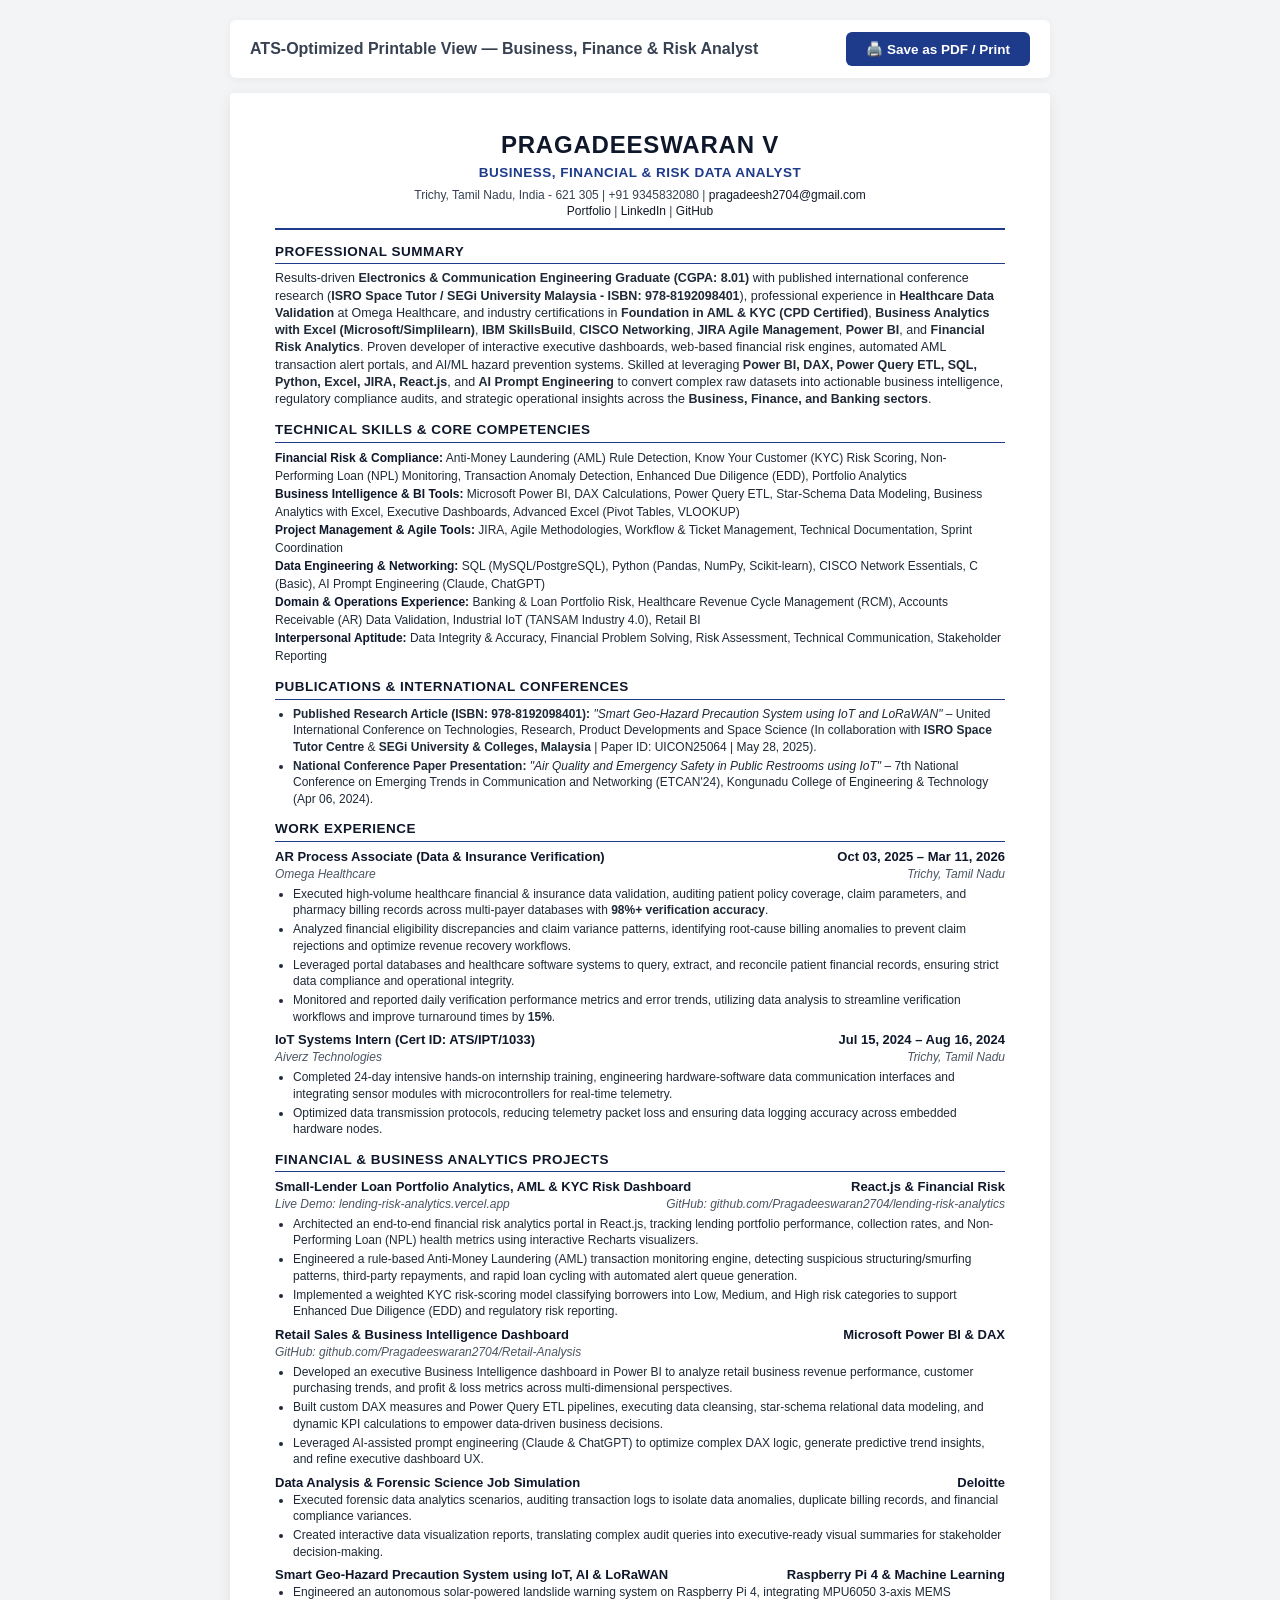
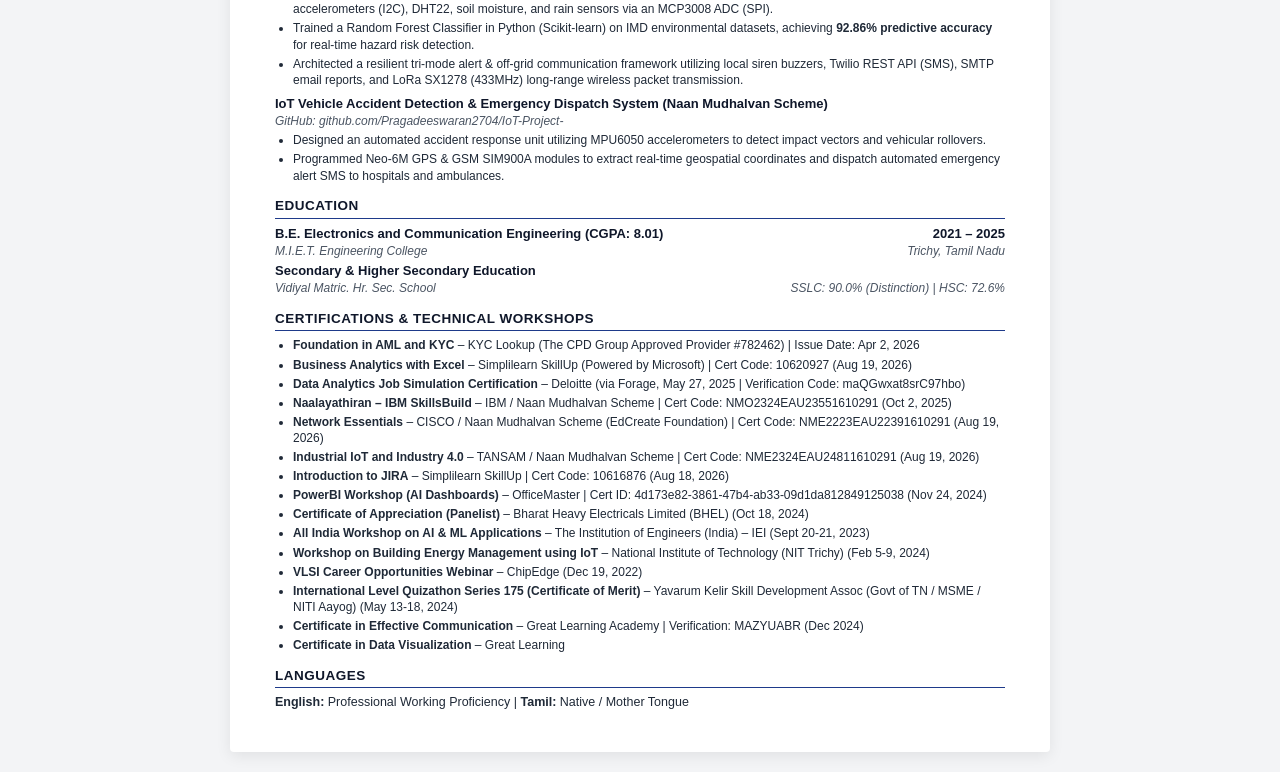
==== commit 1a38d548: "Add files via upload" ====
--- a/ats_resume.html
+++ b/ats_resume.html
@@ -65,7 +65,6 @@
             background: #1e3a8a;
             color: #ffffff;
             border: none;
-            padding: 99px 20px;
             padding: 9px 20px;
             font-size: 13.5px;
             font-weight: bold;
@@ -339,9 +338,10 @@
             <li><strong>Certificate of Appreciation (Panelist)</strong> – Bharat Heavy Electricals Limited (BHEL) (Oct 18, 2024)</li>
             <li><strong>All India Workshop on AI & ML Applications</strong> – The Institution of Engineers (India) – IEI (Sept 20-21, 2023)</li>
             <li><strong>Workshop on Building Energy Management using IoT</strong> – National Institute of Technology (NIT Trichy) (Feb 5-9, 2024)</li>
+            <li><strong>VLSI Career Opportunities Webinar</strong> – ChipEdge (Dec 19, 2022)</li>
+            <li><strong>International Level Quizathon Series 175 (Certificate of Merit)</strong> – Yavarum Kelir Skill Development Assoc (Govt of TN / MSME / NITI Aayog) (May 13-18, 2024)</li>
+            <li><strong>Certificate in Effective Communication</strong> – Great Learning Academy | Verification: MAZYUABR (Dec 2024)</li>
             <li><strong>Certificate in Data Visualization</strong> – Great Learning</li>
-            <li><strong>Certificate in Effective Communication</strong> – Great Learning Academy</li>
-            <li><strong>National Level Quizathon Series-175</strong> – Merit Participant</li>
         </ul>
 
         <!-- Languages -->
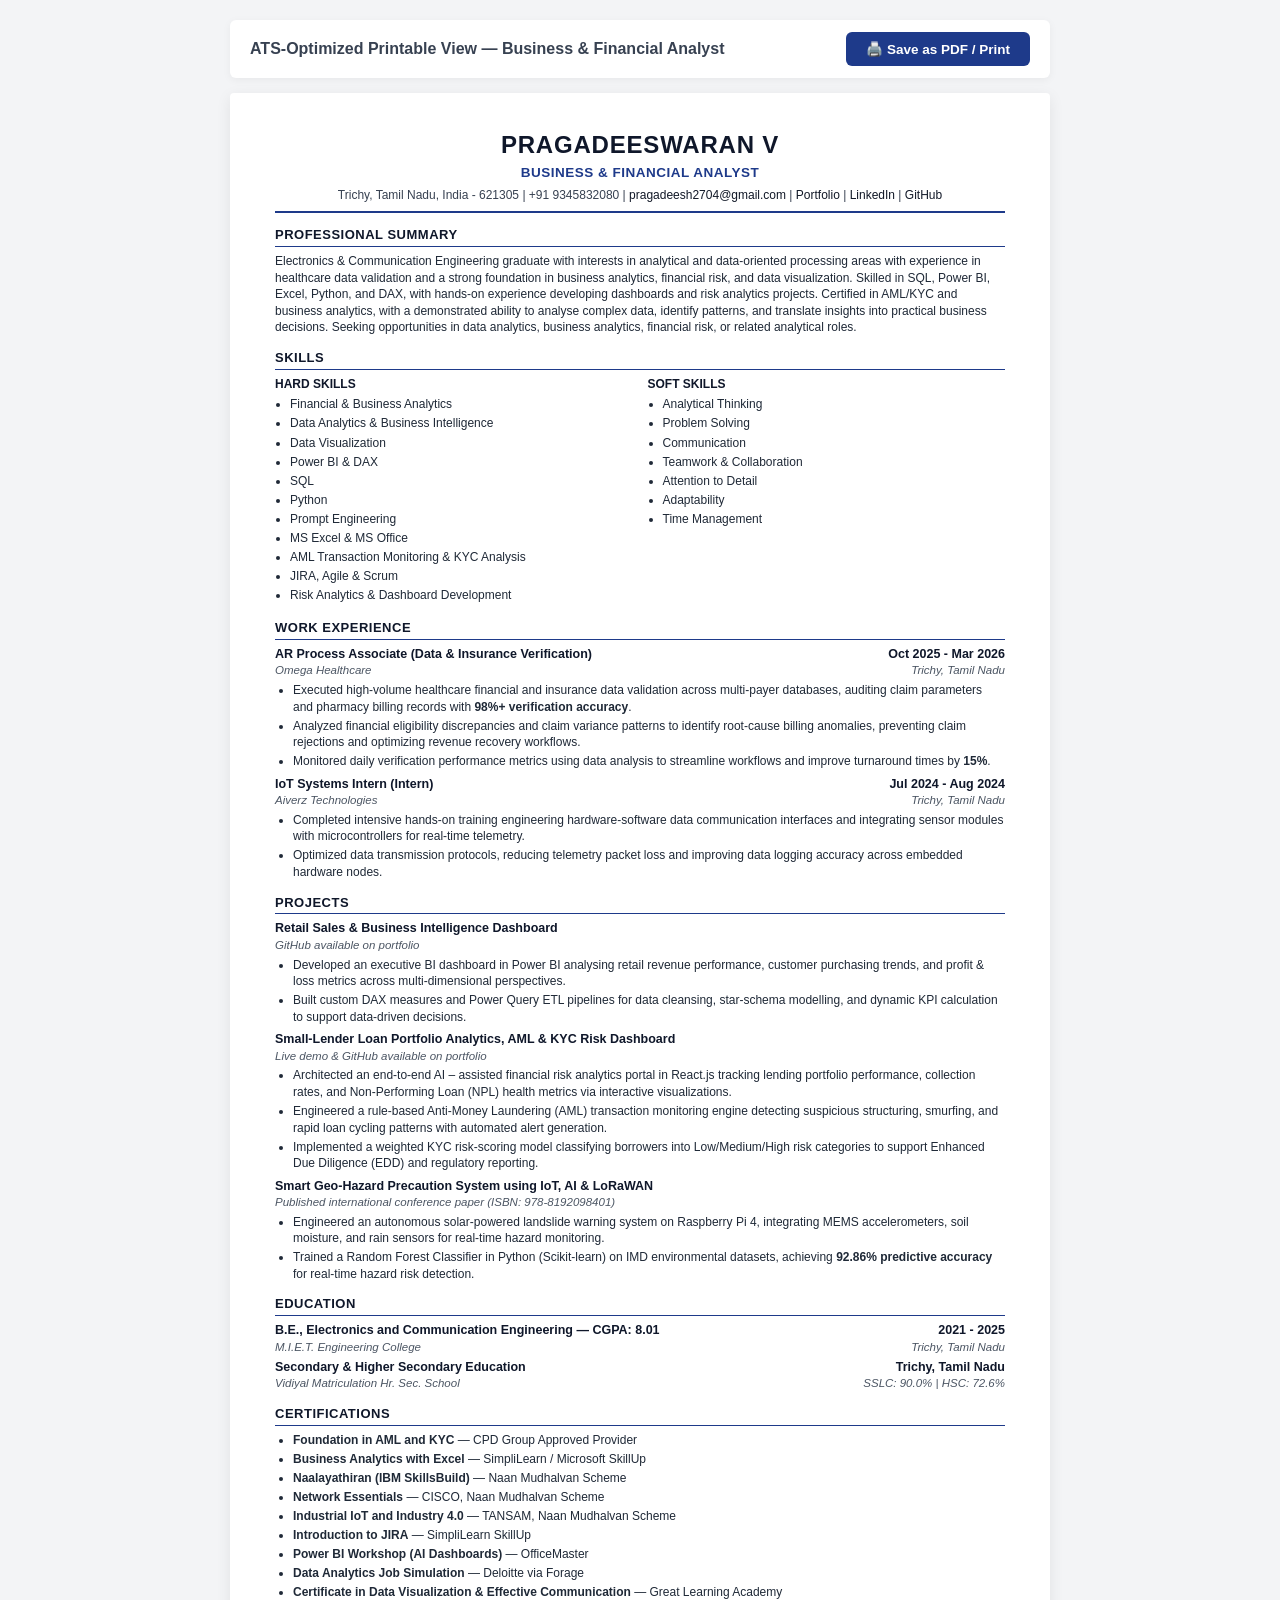
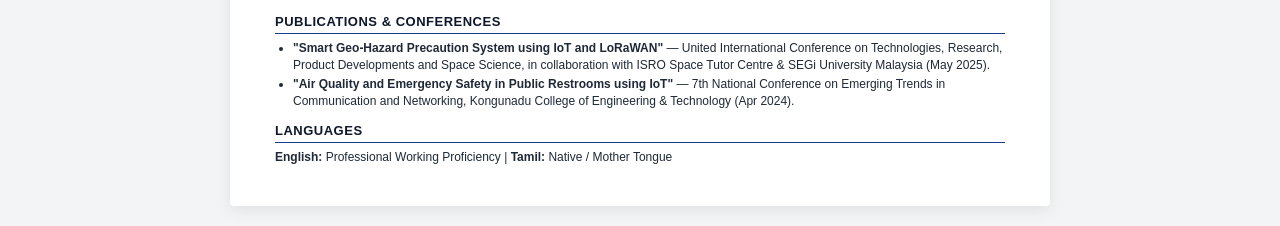
==== commit 8e7cdc7e: "Add files via upload" ====
--- a/ats_resume.html
+++ b/ats_resume.html
@@ -3,7 +3,7 @@
 <head>
     <meta charset="UTF-8">
     <meta name="viewport" content="width=device-width, initial-scale=1.0">
-    <title>PRAGADEESWARAN V - Business, Finance & Risk Data Analyst Resume</title>
+    <title>PRAGADEESWARAN V - Business & Financial Analyst Resume</title>
     <style>
         @page {
             size: A4;
@@ -79,7 +79,7 @@
 
         .header {
             text-align: center;
-            border-bottom: 2.5px solid #1e3a8a;
+            border-bottom: 2px solid #1e3a8a;
             padding-bottom: 8px;
             margin-bottom: 12px;
         }
@@ -113,7 +113,7 @@
         }
 
         .section-title {
-            font-size: 13.5px;
+            font-size: 13px;
             font-weight: bold;
             text-transform: uppercase;
             border-bottom: 1.5px solid #1e3a8a;
@@ -126,7 +126,7 @@
 
         p {
             margin: 0 0 5px 0;
-            font-size: 12.5px;
+            font-size: 12px;
             color: #1f2937;
         }
 
@@ -145,7 +145,7 @@
             display: flex;
             justify-content: space-between;
             font-weight: bold;
-            font-size: 13px;
+            font-size: 12.5px;
             color: #0f172a;
         }
 
@@ -153,26 +153,31 @@
             display: flex;
             justify-content: space-between;
             font-style: italic;
-            font-size: 12px;
+            font-size: 11.5px;
             color: #4b5563;
             margin-bottom: 3px;
         }
 
-        .skills-list {
-            font-size: 12px;
-            line-height: 1.5;
+        .skills-grid {
+            display: grid;
+            grid-template-columns: 1fr 1fr;
+            gap: 15px;
+            font-size: 12px;
             color: #1f2937;
         }
 
-        .skills-list strong {
+        .skills-col h4 {
+            margin: 0 0 4px 0;
+            font-size: 12px;
             color: #0f172a;
+            text-transform: uppercase;
         }
     </style>
 </head>
 <body>
 
     <div class="action-bar no-print">
-        <span style="font-weight: bold; font-family: sans-serif; color: #374151;">ATS-Optimized Printable View — Business, Finance & Risk Analyst</span>
+        <span style="font-weight: bold; font-family: sans-serif; color: #374151;">ATS-Optimized Printable View — Business & Financial Analyst</span>
         <button class="btn-print" onclick="window.print()">🖨️ Save as PDF / Print</button>
     </div>
 
@@ -180,9 +185,9 @@
         <!-- Header -->
         <div class="header">
             <h1>PRAGADEESWARAN V</h1>
-            <div class="subtitle">Business, Financial & Risk Data Analyst</div>
+            <div class="subtitle">BUSINESS & FINANCIAL ANALYST</div>
             <div class="contact-info">
-                Trichy, Tamil Nadu, India - 621 305 | +91 9345832080 | <a href="mailto:pragadeesh2704@gmail.com">pragadeesh2704@gmail.com</a><br>
+                Trichy, Tamil Nadu, India - 621305 | +91 9345832080 | <a href="mailto:pragadeesh2704@gmail.com">pragadeesh2704@gmail.com</a> | 
                 <a href="https://pragadeeswaran-v.vercel.app/" target="_blank">Portfolio</a> | 
                 <a href="https://www.linkedin.com/in/pragadeeswaran-v" target="_blank">LinkedIn</a> | 
                 <a href="https://github.com/Pragadeeswaran2704" target="_blank">GitHub</a>
@@ -192,124 +197,115 @@
         <!-- Executive Summary -->
         <div class="section-title">Professional Summary</div>
         <p>
-            Results-driven <strong>Electronics & Communication Engineering Graduate (CGPA: 8.01)</strong> with published international conference research (<strong>ISRO Space Tutor / SEGi University Malaysia - ISBN: 978-8192098401</strong>), professional experience in <strong>Healthcare Data Validation</strong> at Omega Healthcare, and industry certifications in <strong>Foundation in AML & KYC (CPD Certified)</strong>, <strong>Business Analytics with Excel (Microsoft/Simplilearn)</strong>, <strong>IBM SkillsBuild</strong>, <strong>CISCO Networking</strong>, <strong>JIRA Agile Management</strong>, <strong>Power BI</strong>, and <strong>Financial Risk Analytics</strong>. Proven developer of interactive executive dashboards, web-based financial risk engines, automated AML transaction alert portals, and AI/ML hazard prevention systems. Skilled at leveraging <strong>Power BI, DAX, Power Query ETL, SQL, Python, Excel, JIRA, React.js</strong>, and <strong>AI Prompt Engineering</strong> to convert complex raw datasets into actionable business intelligence, regulatory compliance audits, and strategic operational insights across the <strong>Business, Finance, and Banking sectors</strong>.
+            Electronics & Communication Engineering graduate with interests in analytical and data-oriented processing areas with experience in healthcare data validation and a strong foundation in business analytics, financial risk, and data visualization. Skilled in SQL, Power BI, Excel, Python, and DAX, with hands-on experience developing dashboards and risk analytics projects. Certified in AML/KYC and business analytics, with a demonstrated ability to analyse complex data, identify patterns, and translate insights into practical business decisions. Seeking opportunities in data analytics, business analytics, financial risk, or related analytical roles.
         </p>
 
         <!-- Technical Skills -->
-        <div class="section-title">Technical Skills & Core Competencies</div>
-        <div class="skills-list">
-            <strong>Financial Risk & Compliance:</strong> Anti-Money Laundering (AML) Rule Detection, Know Your Customer (KYC) Risk Scoring, Non-Performing Loan (NPL) Monitoring, Transaction Anomaly Detection, Enhanced Due Diligence (EDD), Portfolio Analytics<br>
-            <strong>Business Intelligence & BI Tools:</strong> Microsoft Power BI, DAX Calculations, Power Query ETL, Star-Schema Data Modeling, Business Analytics with Excel, Executive Dashboards, Advanced Excel (Pivot Tables, VLOOKUP)<br>
-            <strong>Project Management & Agile Tools:</strong> JIRA, Agile Methodologies, Workflow & Ticket Management, Technical Documentation, Sprint Coordination<br>
-            <strong>Data Engineering & Networking:</strong> SQL (MySQL/PostgreSQL), Python (Pandas, NumPy, Scikit-learn), CISCO Network Essentials, C (Basic), AI Prompt Engineering (Claude, ChatGPT)<br>
-            <strong>Domain & Operations Experience:</strong> Banking & Loan Portfolio Risk, Healthcare Revenue Cycle Management (RCM), Accounts Receivable (AR) Data Validation, Industrial IoT (TANSAM Industry 4.0), Retail BI<br>
-            <strong>Interpersonal Aptitude:</strong> Data Integrity & Accuracy, Financial Problem Solving, Risk Assessment, Technical Communication, Stakeholder Reporting
-        </div>
-
-        <!-- Publications & Conferences -->
-        <div class="section-title">Publications & International Conferences</div>
-        <ul>
-            <li><strong>Published Research Article (ISBN: 978-8192098401):</strong> <em>"Smart Geo-Hazard Precaution System using IoT and LoRaWAN"</em> – United International Conference on Technologies, Research, Product Developments and Space Science (In collaboration with <strong>ISRO Space Tutor Centre</strong> & <strong>SEGi University & Colleges, Malaysia</strong> | Paper ID: UICON25064 | May 28, 2025).</li>
-            <li><strong>National Conference Paper Presentation:</strong> <em>"Air Quality and Emergency Safety in Public Restrooms using IoT"</em> – 7th National Conference on Emerging Trends in Communication and Networking (ETCAN'24), Kongunadu College of Engineering & Technology (Apr 06, 2024).</li>
-        </ul>
+        <div class="section-title">Skills</div>
+        <div class="skills-grid">
+            <div class="skills-col">
+                <h4>Hard Skills</h4>
+                <ul style="margin: 0; padding-left: 15px;">
+                    <li>Financial & Business Analytics</li>
+                    <li>Data Analytics & Business Intelligence</li>
+                    <li>Data Visualization</li>
+                    <li>Power BI & DAX</li>
+                    <li>SQL</li>
+                    <li>Python</li>
+                    <li>Prompt Engineering</li>
+                    <li>MS Excel & MS Office</li>
+                    <li>AML Transaction Monitoring & KYC Analysis</li>
+                    <li>JIRA, Agile & Scrum</li>
+                    <li>Risk Analytics & Dashboard Development</li>
+                </ul>
+            </div>
+            <div class="skills-col">
+                <h4>Soft Skills</h4>
+                <ul style="margin: 0; padding-left: 15px;">
+                    <li>Analytical Thinking</li>
+                    <li>Problem Solving</li>
+                    <li>Communication</li>
+                    <li>Teamwork & Collaboration</li>
+                    <li>Attention to Detail</li>
+                    <li>Adaptability</li>
+                    <li>Time Management</li>
+                </ul>
+            </div>
+        </div>
 
         <!-- Professional Experience -->
         <div class="section-title">Work Experience</div>
         
         <div class="entry-header">
             <span>AR Process Associate (Data & Insurance Verification)</span>
-            <span>Oct 03, 2025 – Mar 11, 2026</span>
+            <span>Oct 2025 - Mar 2026</span>
         </div>
         <div class="entry-subheader">
             <span>Omega Healthcare</span>
             <span>Trichy, Tamil Nadu</span>
         </div>
         <ul>
-            <li>Executed high-volume healthcare financial & insurance data validation, auditing patient policy coverage, claim parameters, and pharmacy billing records across multi-payer databases with <strong>98%+ verification accuracy</strong>.</li>
-            <li>Analyzed financial eligibility discrepancies and claim variance patterns, identifying root-cause billing anomalies to prevent claim rejections and optimize revenue recovery workflows.</li>
-            <li>Leveraged portal databases and healthcare software systems to query, extract, and reconcile patient financial records, ensuring strict data compliance and operational integrity.</li>
-            <li>Monitored and reported daily verification performance metrics and error trends, utilizing data analysis to streamline verification workflows and improve turnaround times by <strong>15%</strong>.</li>
-        </ul>
-
-        <div class="entry-header">
-            <span>IoT Systems Intern (Cert ID: ATS/IPT/1033)</span>
-            <span>Jul 15, 2024 – Aug 16, 2024</span>
+            <li>Executed high-volume healthcare financial and insurance data validation across multi-payer databases, auditing claim parameters and pharmacy billing records with <strong>98%+ verification accuracy</strong>.</li>
+            <li>Analyzed financial eligibility discrepancies and claim variance patterns to identify root-cause billing anomalies, preventing claim rejections and optimizing revenue recovery workflows.</li>
+            <li>Monitored daily verification performance metrics using data analysis to streamline workflows and improve turnaround times by <strong>15%</strong>.</li>
+        </ul>
+
+        <div class="entry-header">
+            <span>IoT Systems Intern (Intern)</span>
+            <span>Jul 2024 - Aug 2024</span>
         </div>
         <div class="entry-subheader">
             <span>Aiverz Technologies</span>
             <span>Trichy, Tamil Nadu</span>
         </div>
         <ul>
-            <li>Completed 24-day intensive hands-on internship training, engineering hardware-software data communication interfaces and integrating sensor modules with microcontrollers for real-time telemetry.</li>
-            <li>Optimized data transmission protocols, reducing telemetry packet loss and ensuring data logging accuracy across embedded hardware nodes.</li>
-        </ul>
-
-        <!-- Key Projects -->
-        <div class="section-title">Financial & Business Analytics Projects</div>
+            <li>Completed intensive hands-on training engineering hardware-software data communication interfaces and integrating sensor modules with microcontrollers for real-time telemetry.</li>
+            <li>Optimized data transmission protocols, reducing telemetry packet loss and improving data logging accuracy across embedded hardware nodes.</li>
+        </ul>
+
+        <!-- Projects -->
+        <div class="section-title">Projects</div>
+
+        <div class="entry-header">
+            <span>Retail Sales & Business Intelligence Dashboard</span>
+        </div>
+        <div class="entry-subheader">
+            <span>GitHub available on portfolio</span>
+        </div>
+        <ul>
+            <li>Developed an executive BI dashboard in Power BI analysing retail revenue performance, customer purchasing trends, and profit & loss metrics across multi-dimensional perspectives.</li>
+            <li>Built custom DAX measures and Power Query ETL pipelines for data cleansing, star-schema modelling, and dynamic KPI calculation to support data-driven decisions.</li>
+        </ul>
 
         <div class="entry-header">
             <span>Small-Lender Loan Portfolio Analytics, AML & KYC Risk Dashboard</span>
-            <span>React.js & Financial Risk</span>
-        </div>
-        <div class="entry-subheader">
-            <span>Live Demo: lending-risk-analytics.vercel.app</span>
-            <span>GitHub: github.com/Pragadeeswaran2704/lending-risk-analytics</span>
-        </div>
-        <ul>
-            <li>Architected an end-to-end financial risk analytics portal in React.js, tracking lending portfolio performance, collection rates, and Non-Performing Loan (NPL) health metrics using interactive Recharts visualizers.</li>
-            <li>Engineered a rule-based Anti-Money Laundering (AML) transaction monitoring engine, detecting suspicious structuring/smurfing patterns, third-party repayments, and rapid loan cycling with automated alert queue generation.</li>
-            <li>Implemented a weighted KYC risk-scoring model classifying borrowers into Low, Medium, and High risk categories to support Enhanced Due Diligence (EDD) and regulatory risk reporting.</li>
-        </ul>
-
-        <div class="entry-header">
-            <span>Retail Sales & Business Intelligence Dashboard</span>
-            <span>Microsoft Power BI & DAX</span>
-        </div>
-        <div class="entry-subheader">
-            <span>GitHub: github.com/Pragadeeswaran2704/Retail-Analysis</span>
-        </div>
-        <ul>
-            <li>Developed an executive Business Intelligence dashboard in Power BI to analyze retail business revenue performance, customer purchasing trends, and profit & loss metrics across multi-dimensional perspectives.</li>
-            <li>Built custom DAX measures and Power Query ETL pipelines, executing data cleansing, star-schema relational data modeling, and dynamic KPI calculations to empower data-driven business decisions.</li>
-            <li>Leveraged AI-assisted prompt engineering (Claude & ChatGPT) to optimize complex DAX logic, generate predictive trend insights, and refine executive dashboard UX.</li>
-        </ul>
-
-        <div class="entry-header">
-            <span>Data Analysis & Forensic Science Job Simulation</span>
-            <span>Deloitte</span>
-        </div>
-        <ul>
-            <li>Executed forensic data analytics scenarios, auditing transaction logs to isolate data anomalies, duplicate billing records, and financial compliance variances.</li>
-            <li>Created interactive data visualization reports, translating complex audit queries into executive-ready visual summaries for stakeholder decision-making.</li>
+        </div>
+        <div class="entry-subheader">
+            <span>Live demo & GitHub available on portfolio</span>
+        </div>
+        <ul>
+            <li>Architected an end-to-end AI – assisted financial risk analytics portal in React.js tracking lending portfolio performance, collection rates, and Non-Performing Loan (NPL) health metrics via interactive visualizations.</li>
+            <li>Engineered a rule-based Anti-Money Laundering (AML) transaction monitoring engine detecting suspicious structuring, smurfing, and rapid loan cycling patterns with automated alert generation.</li>
+            <li>Implemented a weighted KYC risk-scoring model classifying borrowers into Low/Medium/High risk categories to support Enhanced Due Diligence (EDD) and regulatory reporting.</li>
         </ul>
 
         <div class="entry-header">
             <span>Smart Geo-Hazard Precaution System using IoT, AI & LoRaWAN</span>
-            <span>Raspberry Pi 4 & Machine Learning</span>
-        </div>
-        <ul>
-            <li>Engineered an autonomous solar-powered landslide warning system on Raspberry Pi 4, integrating MPU6050 3-axis MEMS accelerometers (I2C), DHT22, soil moisture, and rain sensors via an MCP3008 ADC (SPI).</li>
+        </div>
+        <div class="entry-subheader">
+            <span>Published international conference paper (ISBN: 978-8192098401)</span>
+        </div>
+        <ul>
+            <li>Engineered an autonomous solar-powered landslide warning system on Raspberry Pi 4, integrating MEMS accelerometers, soil moisture, and rain sensors for real-time hazard monitoring.</li>
             <li>Trained a Random Forest Classifier in Python (Scikit-learn) on IMD environmental datasets, achieving <strong>92.86% predictive accuracy</strong> for real-time hazard risk detection.</li>
-            <li>Architected a resilient tri-mode alert & off-grid communication framework utilizing local siren buzzers, Twilio REST API (SMS), SMTP email reports, and LoRa SX1278 (433MHz) long-range wireless packet transmission.</li>
-        </ul>
-
-        <div class="entry-header">
-            <span>IoT Vehicle Accident Detection & Emergency Dispatch System (Naan Mudhalvan Scheme)</span>
-        </div>
-        <div class="entry-subheader">
-            <span>GitHub: github.com/Pragadeeswaran2704/IoT-Project-</span>
-        </div>
-        <ul>
-            <li>Designed an automated accident response unit utilizing MPU6050 accelerometers to detect impact vectors and vehicular rollovers.</li>
-            <li>Programmed Neo-6M GPS & GSM SIM900A modules to extract real-time geospatial coordinates and dispatch automated emergency alert SMS to hospitals and ambulances.</li>
         </ul>
 
         <!-- Education -->
         <div class="section-title">Education</div>
 
         <div class="entry-header">
-            <span>B.E. Electronics and Communication Engineering (CGPA: 8.01)</span>
-            <span>2021 – 2025</span>
+            <span>B.E., Electronics and Communication Engineering — CGPA: 8.01</span>
+            <span>2021 - 2025</span>
         </div>
         <div class="entry-subheader">
             <span>M.I.E.T. Engineering College</span>
@@ -318,30 +314,32 @@
 
         <div class="entry-header">
             <span>Secondary & Higher Secondary Education</span>
-        </div>
-        <div class="entry-subheader">
-            <span>Vidiyal Matric. Hr. Sec. School</span>
-            <span>SSLC: 90.0% (Distinction) | HSC: 72.6%</span>
-        </div>
-
-        <!-- Certifications & Workshops -->
-        <div class="section-title">Certifications & Technical Workshops</div>
-        <ul>
-            <li><strong>Foundation in AML and KYC</strong> – KYC Lookup (The CPD Group Approved Provider #782462) | Issue Date: Apr 2, 2026</li>
-            <li><strong>Business Analytics with Excel</strong> – Simplilearn SkillUp (Powered by Microsoft) | Cert Code: 10620927 (Aug 19, 2026)</li>
-            <li><strong>Data Analytics Job Simulation Certification</strong> – Deloitte (via Forage, May 27, 2025 | Verification Code: maQGwxat8srC97hbo)</li>
-            <li><strong>Naalayathiran – IBM SkillsBuild</strong> – IBM / Naan Mudhalvan Scheme | Cert Code: NMO2324EAU23551610291 (Oct 2, 2025)</li>
-            <li><strong>Network Essentials</strong> – CISCO / Naan Mudhalvan Scheme (EdCreate Foundation) | Cert Code: NME2223EAU22391610291 (Aug 19, 2026)</li>
-            <li><strong>Industrial IoT and Industry 4.0</strong> – TANSAM / Naan Mudhalvan Scheme | Cert Code: NME2324EAU24811610291 (Aug 19, 2026)</li>
-            <li><strong>Introduction to JIRA</strong> – Simplilearn SkillUp | Cert Code: 10616876 (Aug 18, 2026)</li>
-            <li><strong>PowerBI Workshop (AI Dashboards)</strong> – OfficeMaster | Cert ID: 4d173e82-3861-47b4-ab33-09d1da812849125038 (Nov 24, 2024)</li>
-            <li><strong>Certificate of Appreciation (Panelist)</strong> – Bharat Heavy Electricals Limited (BHEL) (Oct 18, 2024)</li>
-            <li><strong>All India Workshop on AI & ML Applications</strong> – The Institution of Engineers (India) – IEI (Sept 20-21, 2023)</li>
-            <li><strong>Workshop on Building Energy Management using IoT</strong> – National Institute of Technology (NIT Trichy) (Feb 5-9, 2024)</li>
-            <li><strong>VLSI Career Opportunities Webinar</strong> – ChipEdge (Dec 19, 2022)</li>
-            <li><strong>International Level Quizathon Series 175 (Certificate of Merit)</strong> – Yavarum Kelir Skill Development Assoc (Govt of TN / MSME / NITI Aayog) (May 13-18, 2024)</li>
-            <li><strong>Certificate in Effective Communication</strong> – Great Learning Academy | Verification: MAZYUABR (Dec 2024)</li>
-            <li><strong>Certificate in Data Visualization</strong> – Great Learning</li>
+            <span>Trichy, Tamil Nadu</span>
+        </div>
+        <div class="entry-subheader">
+            <span>Vidiyal Matriculation Hr. Sec. School</span>
+            <span>SSLC: 90.0% | HSC: 72.6%</span>
+        </div>
+
+        <!-- Certifications -->
+        <div class="section-title">Certifications</div>
+        <ul>
+            <li><strong>Foundation in AML and KYC</strong> — CPD Group Approved Provider</li>
+            <li><strong>Business Analytics with Excel</strong> — SimpliLearn / Microsoft SkillUp</li>
+            <li><strong>Naalayathiran (IBM SkillsBuild)</strong> — Naan Mudhalvan Scheme</li>
+            <li><strong>Network Essentials</strong> — CISCO, Naan Mudhalvan Scheme</li>
+            <li><strong>Industrial IoT and Industry 4.0</strong> — TANSAM, Naan Mudhalvan Scheme</li>
+            <li><strong>Introduction to JIRA</strong> — SimpliLearn SkillUp</li>
+            <li><strong>Power BI Workshop (AI Dashboards)</strong> — OfficeMaster</li>
+            <li><strong>Data Analytics Job Simulation</strong> — Deloitte via Forage</li>
+            <li><strong>Certificate in Data Visualization & Effective Communication</strong> — Great Learning Academy</li>
+        </ul>
+
+        <!-- Publications & Conferences -->
+        <div class="section-title">Publications & Conferences</div>
+        <ul>
+            <li><strong>"Smart Geo-Hazard Precaution System using IoT and LoRaWAN"</strong> — United International Conference on Technologies, Research, Product Developments and Space Science, in collaboration with ISRO Space Tutor Centre & SEGi University Malaysia (May 2025).</li>
+            <li><strong>"Air Quality and Emergency Safety in Public Restrooms using IoT"</strong> — 7th National Conference on Emerging Trends in Communication and Networking, Kongunadu College of Engineering & Technology (Apr 2024).</li>
         </ul>
 
         <!-- Languages -->
